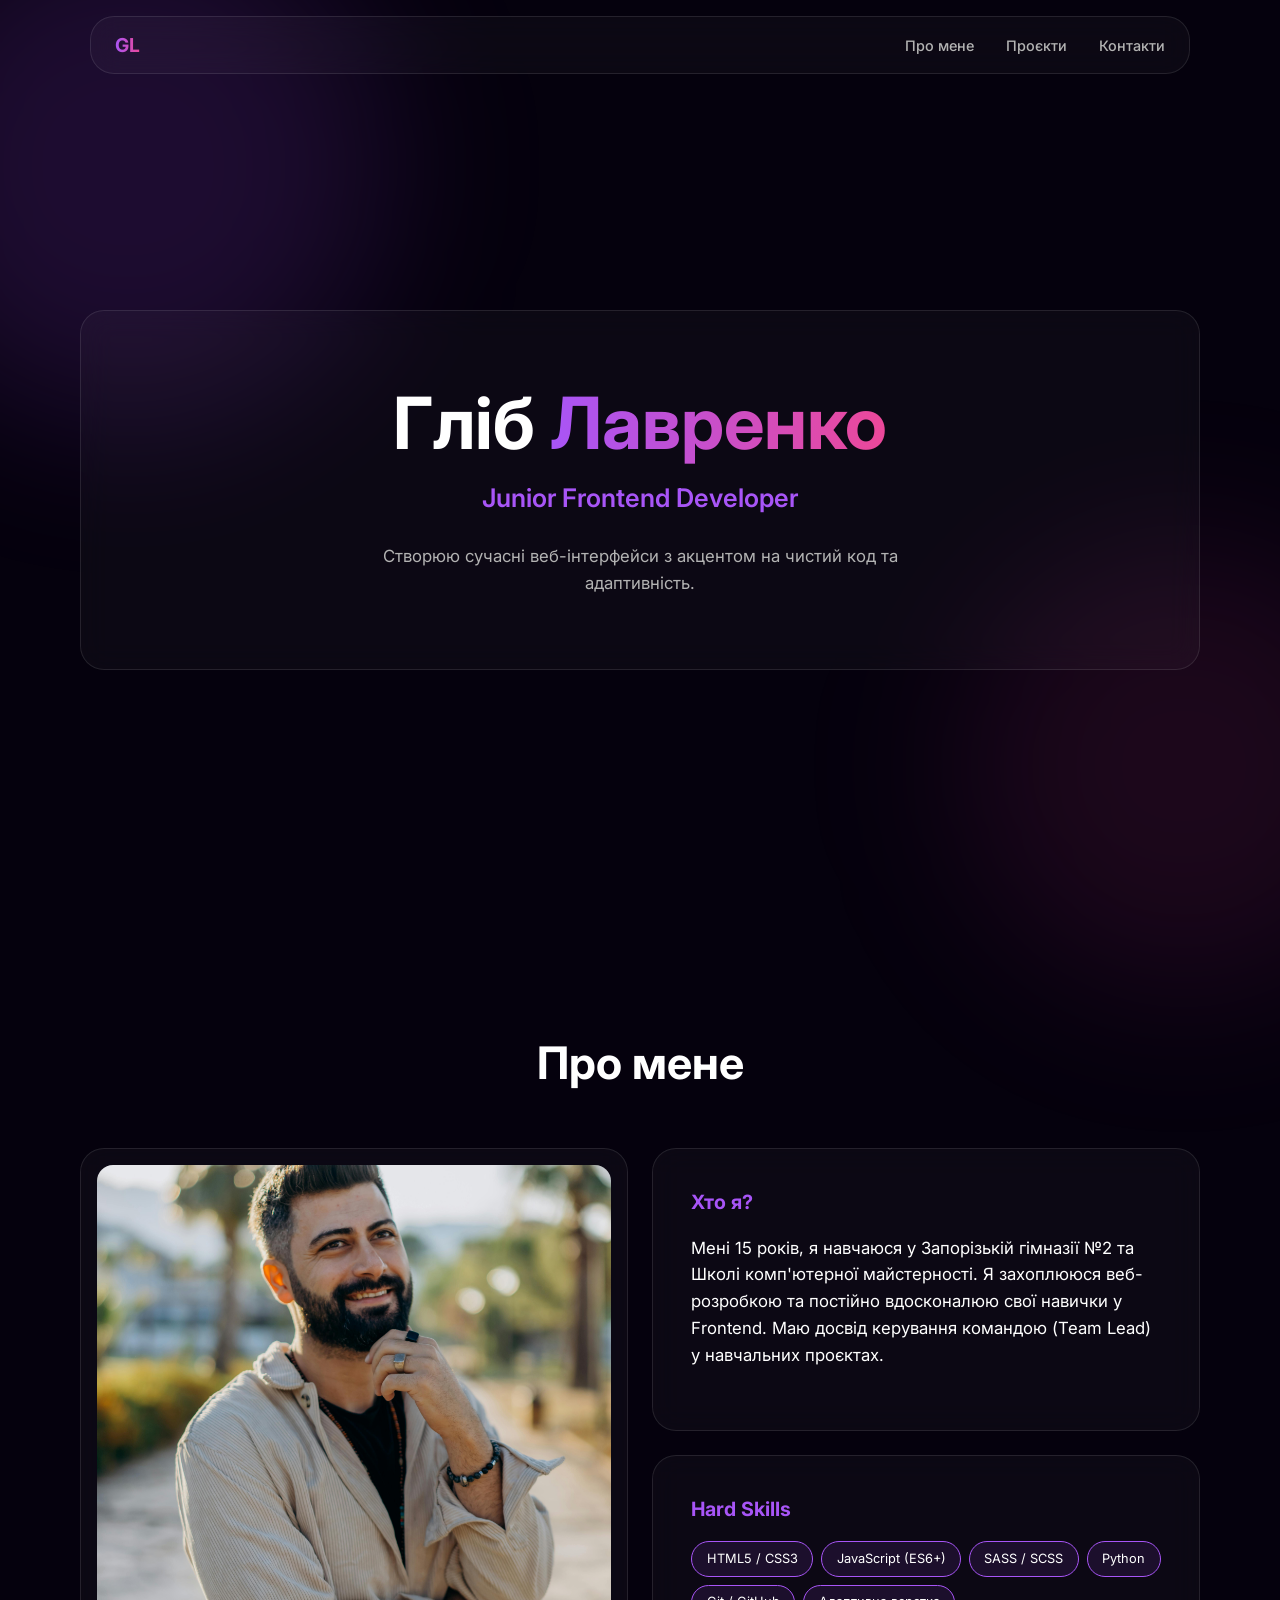
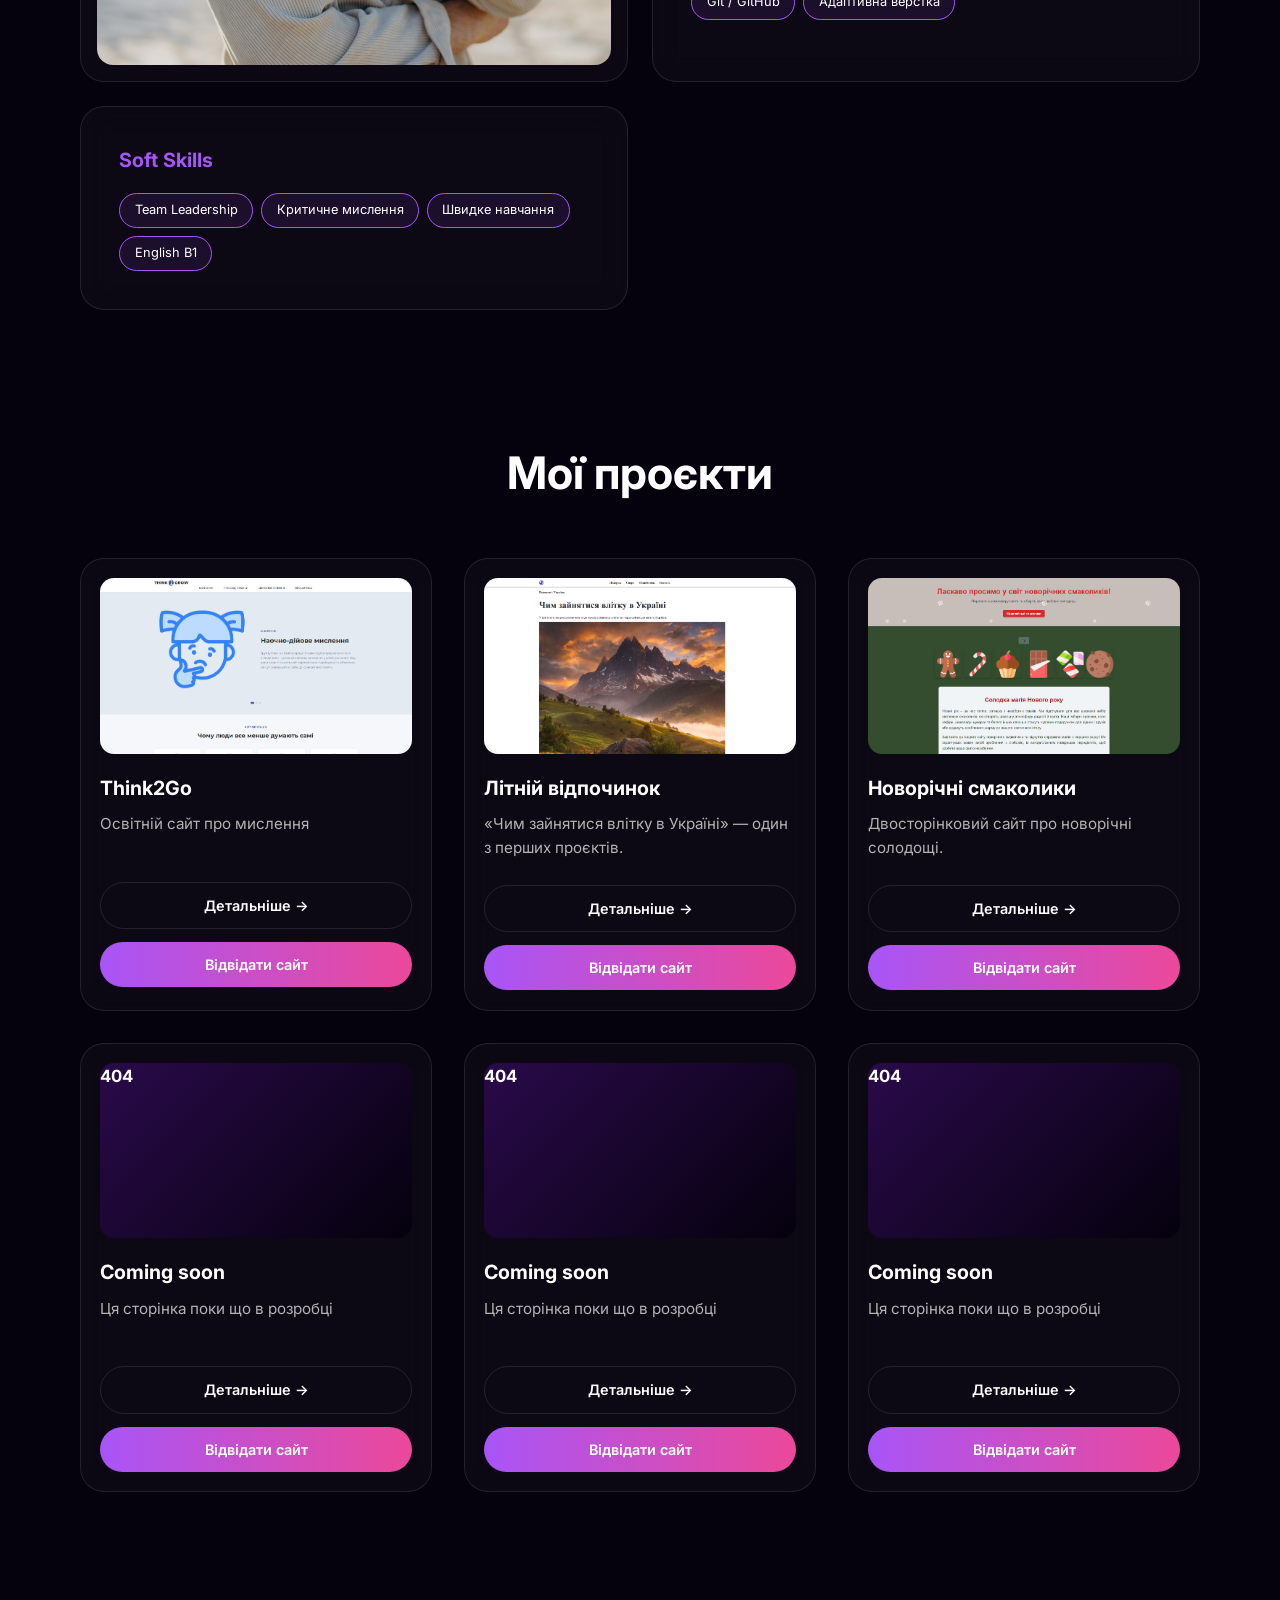
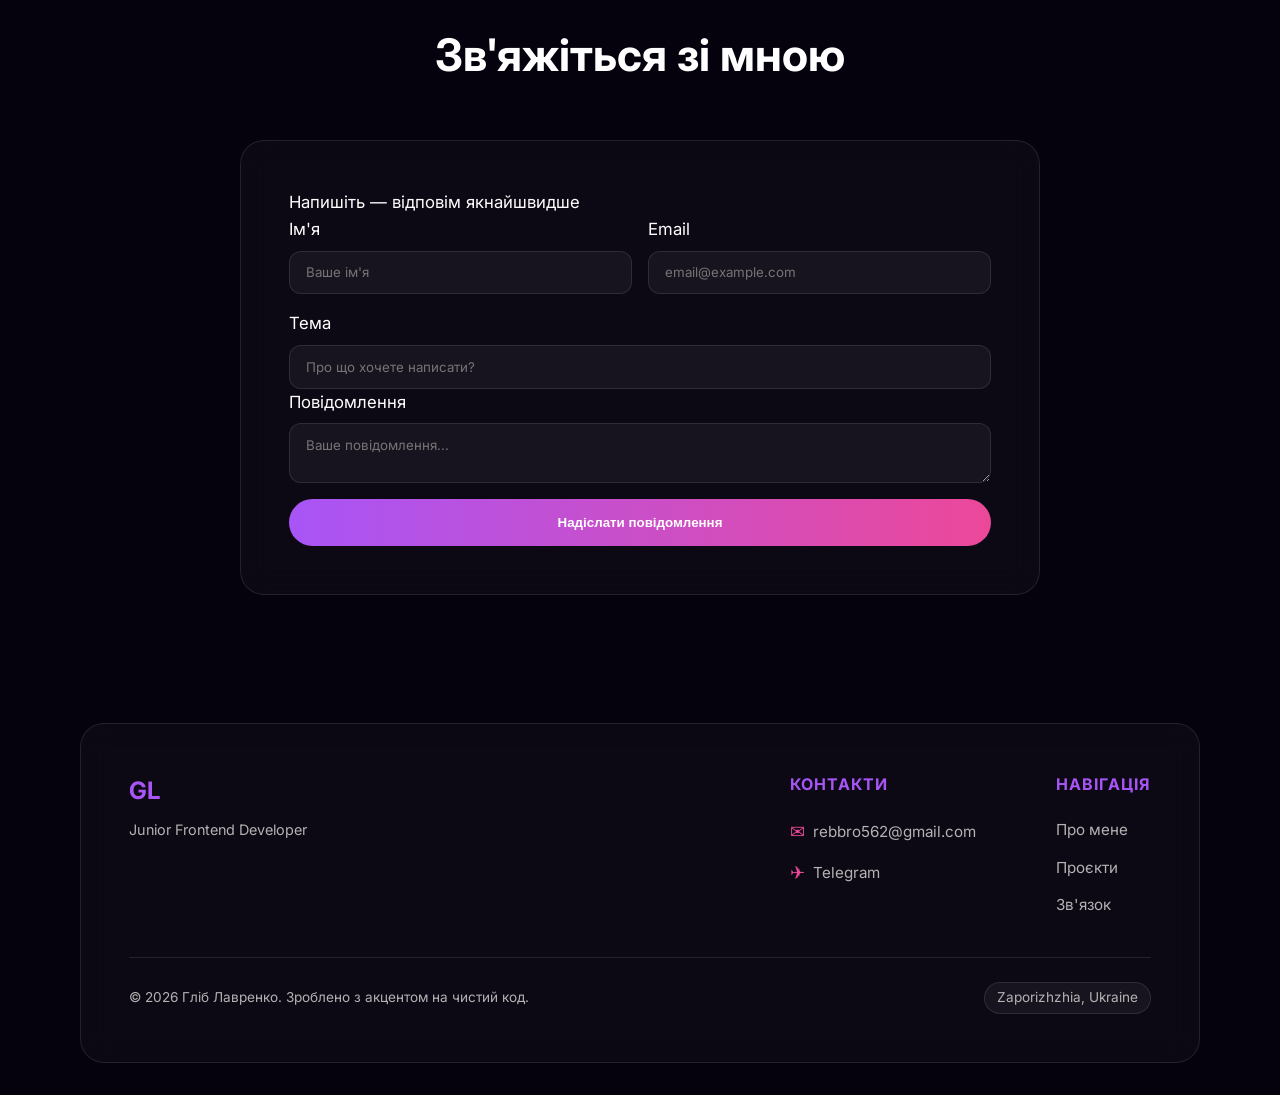
==== index.html @ 82c8ee81 "Add files via upload" ====
<!DOCTYPE html>
<html lang="uk">
<head>
    <meta charset="UTF-8">
    <meta name="viewport" content="width=device-width, initial-scale=1.0">
    <title>Гліб Лавренко | Портфоліо</title>
    <link rel="stylesheet" href="css/style.css">
    <link href="https://fonts.googleapis.com/css2?family=Inter:wght@400;600;700&display=swap" rel="stylesheet">
</head>
<body>

    <nav class="navbar glass">
        <div class="logo"><a href="index.html">GL</a></div>
        <div class="burger" id="burger">
            <span></span>
            <span></span>
            <span></span>
        </div>
        <ul class="nav-links" id="nav-links">
            <li><a href="#about">Про мене</a></li>
            <li><a href="#projects">Проєкти</a></li>
            <li><a href="#contact">Контакти</a></li>
        </ul>
    </nav>

    <header class="hero container">
        <div class="hero-content glass">
            <h1>Гліб <span>Лавренко</span></h1>
            <p class="role">Junior Frontend Developer</p>
            <p class="bio">Створюю сучасні веб-інтерфейси з акцентом на чистий код та адаптивність.</p>
        </div>
    </header>

    <section id="about" class="container">
        <h2 class="section-title">Про мене</h2>
        <div class="about-grid">
            <div class="about-photo glass">
                <img src="img/male.jpg" alt="Гліб Лавренко" class="about-img">
            </div>

            <div class="about-text glass">
                <h3>Хто я?</h3>
                <p>Мені 15 років, я навчаюся у Запорізькій гімназії №2 та Школі комп'ютерної майстерності. Я захоплююся веб-розробкою та постійно вдосконалюю свої навички у Frontend. Маю досвід керування командою (Team Lead) у навчальних проєктах.</p>
            </div>

            <div class="skills-card glass">
                <h3>Hard Skills</h3>
                <div class="tags">
                    <span class="tag">HTML5 / CSS3</span>
                    <span class="tag">JavaScript (ES6+)</span>
                    <span class="tag">SASS / SCSS</span>
                    <span class="tag">Python</span>
                    <span class="tag">Git / GitHub</span>
                    <span class="tag">Адаптивна верстка</span>
                </div>
            </div>

            <div class="skills-card glass">
                <h3>Soft Skills</h3>
                <div class="tags">
                    <span class="tag">Team Leadership</span>
                    <span class="tag">Критичне мислення</span>
                    <span class="tag">Швидке навчання</span>
                    <span class="tag">English B1</span>
                </div>
            </div>
        </div>
    </section>

    <section id="projects" class="container">
        <h2 class="section-title">Мої проєкти</h2>
        <div class="projects-grid">

            <!-- Проєкт 1 -->
            <div class="project-card glass">
                <div class="p-img"><img src="img/screen-desktop.png" alt="Think2Go"></div>
                <div class="p-content">
                    <h3>Think2Go</h3>
                    <p>Освітній сайт про мислення</p>
                    <div class="p-buttons">
                        <a href="project-1.html" class="btn-detail">Детальніше →</a>
                        <a href="https://godlik48.github.io/Think_2_Grow/" target="_blank" class="btn-site">Відвідати сайт</a>
                    </div>
                </div>
            </div>

            <!-- Проєкт 2 -->
            <div class="project-card glass">
                <div class="p-img"><img src="img/summer-desktop.png" alt="Літній відпочинок"></div>
                <div class="p-content">
                    <h3>Літній відпочинок</h3>
                    <p>«Чим зайнятися влітку в Україні» — один з перших проєктів.</p>
                    <div class="p-buttons">
                        <a href="project-2.html" class="btn-detail">Детальніше →</a>
                        <a href="https://godlik48.github.io/summer/" target="_blank" class="btn-site">Відвідати сайт</a>
                    </div>
                </div>
            </div>

            <!-- Проєкт 3 -->
            <div class="project-card glass">
                <div class="p-img"><img src="img/year-desktop.png" alt="Новорічні смаколики"></div>
                <div class="p-content">
                    <h3>Новорічні смаколики</h3>
                    <p>Двосторінковий сайт про новорічні солодощі.</p>
                    <div class="p-buttons">
                        <a href="project-3.html" class="btn-detail">Детальніше →</a>
                        <a href="https://godlik48.github.io/delicious/  " target="_blank" class="btn-site">Відвідати сайт</a>
                    </div>
                </div>
            </div>
            <!-- Проєкт 4 -->
            <div class="project-card glass">
                <div class="p-img"><span> <strong>404</strong></span></div>
                <div class="p-content">
                    <h3>Coming soon</h3>
                    <p>Ця сторінка поки що в розробці</p>
                    <div class="p-buttons">
                        <a href="soon.html" class="btn-detail">Детальніше →</a>
                        <a href="soon.html" target="_blank" class="btn-site">Відвідати сайт</a>
                    </div>
                </div>
            </div>
            <!-- Проєкт 5 -->
            <div class="project-card glass">
                <div class="p-img"><span> <strong>404</strong></span></div>
                <div class="p-content">
                    <h3>Coming soon</h3>
                    <p>Ця сторінка поки що в розробці</p>
                    <div class="p-buttons">
                        <a href="soon.html" class="btn-detail">Детальніше →</a>
                        <a href="soon.html" target="_blank" class="btn-site">Відвідати сайт</a>
                    </div>
                </div>
            </div>
                <!-- Проєкт 5 -->
            <div class="project-card glass">
                <div class="p-img"><span> <strong>404</strong></span></div>
                <div class="p-content">
                    <h3>Coming soon</h3>
                    <p>Ця сторінка поки що в розробці</p>
                    <div class="p-buttons">
                        <a href="soon.html" class="btn-detail">Детальніше →</a>
                        <a href="soon.html" target="_blank" class="btn-site">Відвідати сайт</a>
                    </div>
                </div>
            </div>
        </div>
    </section>

    <section id="contact" class="container">
        <h2 class="section-title">Зв'яжіться зі мною</h2>
        <div class="contact-wrapper glass">
            <p class="contact-sub">Напишіть — відповім якнайшвидше</p>
            <form class="contact-form" method="POST" id="contact-form">
                <div class="form-row">
                    <div class="form-field">
                        <label for="name">Ім'я</label>
                        <input type="text" id="name" name="name" placeholder="Ваше ім'я" required>
                    </div>
                    <div class="form-field">
                        <label for="email">Email</label>
                        <input type="email" id="email" name="email" placeholder="email@example.com" required>
                    </div>
                </div>
                <div class="form-field">
                    <label for="subject">Тема</label>
                    <input type="text" id="subject" name="subject" placeholder="Про що хочете написати?">
                </div>
                <div class="form-field">
                    <label for="message">Повідомлення</label>
                    <textarea id="message" name="message" placeholder="Ваше повідомлення..." required></textarea>
                </div>
                <button type="submit" class="submit-btn">Надіслати повідомлення</button>
            </form>
        </div>
    </section>

    <footer class="main-footer container">
        <div class="footer-content glass">
            <div class="footer-top">
                <div class="footer-brand">
                    <div class="logo">GL</div>
                    <p>Junior Frontend Developer</p>
                </div>
                
                <div class="footer-links">
                    <div class="footer-group">
                        <h4>Контакти</h4>
                       <a href="mailto:rebbro562@gmail.com" class="footer-link">
                            <span class="icon">✉</span> rebbro562@gmail.com
                       </a>
                        <a href="https://t.me/hypepachos" target="_blank" class="footer-link">
                            <span class="icon">✈</span> Telegram
                        </a>
                    </div>
                    
                    <div class="footer-group">
                        <h4>Навігація</h4>
                        <a href="#about">Про мене</a>
                        <a href="#projects">Проєкти</a>
                        <a href="#contact">Зв'язок</a>
                    </div>
                </div>
            </div>
            
            <div class="footer-bottom">
                <p>© 2026 Гліб Лавренко. Зроблено з акцентом на чистий код.</p>
                <p class="location">Zaporizhzhia, Ukraine</p>
            </div>
        </div>
    </footer>
    <script src="js/error404.js">
    </script>
    <script src="js/form.js">
    </script>
    <script src="js/animation.js">
    </script>
    <script src="js/burger.js">
    </script>
</body>
</html>
---- css/style.css ----
/* ==========================================
   ROOT & RESET
   ========================================== */
:root {
    --bg-deep: #0f051d;
    --bg-darker: #05010d;
    --accent-purple: #a855f7;
    --accent-pink: #ec4899;
    --text-white: #ffffff;
    --text-gray: #b3b3b3;

    --glass-bg: rgba(255, 255, 255, 0.03);
    --glass-border: rgba(255, 255, 255, 0.1);

    --fs-h1: clamp(2.2rem, 7vw, 4.5rem);
    --fs-h2: clamp(1.8rem, 5vw, 2.8rem);
    --fs-body: clamp(0.9rem, 1vw + 0.4rem, 1.05rem);

    --section-spacing: clamp(4rem, 10vw, 8rem);
    --container-pd: clamp(1rem, 5vw, 2.5rem);
}

* {
    margin: 0;
    padding: 0;
    box-sizing: border-box;
}

html {
    scroll-behavior: smooth;
    font-size: 16px;
}

body {
    font-family: 'Inter', sans-serif;
    background-color: var(--bg-darker);
    color: var(--text-white);
    line-height: 1.6;
    overflow-x: hidden;
    font-size: var(--fs-body);
}

body::before, body::after {
    content: '';
    position: fixed;
    z-index: -1;
    border-radius: 50%;
    filter: blur(80px);
}

body::before {
    top: -10%; left: -10%;
    width: 40vw; height: 40vw;
    background: rgba(168, 85, 247, 0.15);
}

body::after {
    bottom: -10%; right: -10%;
    width: 35vw; height: 35vw;
    background: rgba(236, 72, 153, 0.1);
}

/* ==========================================
   ANIMATIONS
   ========================================== */
.reveal {
    opacity: 0;
    transform: translateY(2rem);
    transition: all 0.8s ease-out;
}

.reveal.active {
    opacity: 1;
    transform: translateY(0);
}

body {
    opacity: 0;
    transition: opacity 0.5s ease-in-out;
}

body.page-loaded {
    opacity: 1;
}

/* ==========================================
   LAYOUT
   ========================================== */
.container {
    max-width: 1200px;
    margin: 0 auto;
    padding: 0 var(--container-pd);
}

.glass {
    background: var(--glass-bg);
    backdrop-filter: blur(15px);
    -webkit-backdrop-filter: blur(15px);
    border: 1px solid var(--glass-border);
    border-radius: 24px;
}

/* ==========================================
   NAVBAR
   ========================================== */
.navbar {
    display: flex;
    justify-content: space-between;
    align-items: center;
    padding: 0.8rem 1.5rem;
    position: fixed;
    top: 1rem;
    left: 50%;
    transform: translateX(-50%);
    width: min(92%, 1100px);
    z-index: 1000;
}

.logo {
    font-weight: 700;
    font-size: 1.2rem;
    background: linear-gradient(90deg, var(--accent-purple), var(--accent-pink));
    -webkit-background-clip: text;
    -webkit-text-fill-color: transparent;
}

.nav-links {
    display: flex;
    list-style: none;
    gap: clamp(1rem, 3vw, 2rem);
}

.nav-links a {
    text-decoration: none;
    color: var(--text-gray);
    font-weight: 500;
    font-size: 0.9rem;
    transition: 0.3s;
}

.nav-links a:hover {
    color: var(--text-white);
    text-shadow: 0 0 10px var(--accent-purple);
}

/* ==========================================
   HERO
   ========================================== */
.hero {
    min-height: 100vh;
    display: flex;
    align-items: center;
    justify-content: center;
    text-align: center;
    padding-top: 80px;
}

.hero-content {
    padding: clamp(2rem, 8vh, 5rem) 1.5rem;
    width: 100%;
}

.hero h1 {
    font-size: var(--fs-h1);
    line-height: 1.1;
    margin-bottom: 1rem;
}

.hero h1 span {
    background: linear-gradient(90deg, var(--accent-purple), var(--accent-pink));
    -webkit-background-clip: text;
    -webkit-text-fill-color: transparent;
}

.role {
    font-size: clamp(1.1rem, 2.5vw, 1.6rem);
    color: var(--accent-purple);
    margin-bottom: 1.5rem;
    font-weight: 600;
}

.bio {
    max-width: 600px;
    margin: 0 auto;
    color: var(--text-gray);
}

/* ==========================================
   SECTIONS
   ========================================== */
.section-title {
    font-size: var(--fs-h2);
    text-align: center;
    margin: var(--section-spacing) 0 3rem;
}

/* ==========================================
   ABOUT
   ========================================== */
.about-grid {
    display: grid;
    grid-template-columns: repeat(2, 1fr);
    gap: 1.5rem;
}

.about-photo {
    grid-row: span 2;
    padding: 1rem;
    display: flex;
}

.about-img {
    width: 100%;
    height: auto;
    max-height: 500px;
    object-fit: cover;
    border-radius: 16px;
}

.about-text, .skills-card {
    padding: clamp(1.5rem, 3vw, 2.5rem);
}

.about-text h3, .skills-card h3 {
    color: var(--accent-purple);
    margin-bottom: 1rem;
}

.tags {
    display: flex;
    flex-wrap: wrap;
    gap: 0.5rem;
}

.tag {
    padding: 0.4rem 0.9rem;
    background: rgba(168, 85, 247, 0.1);
    border: 1px solid var(--accent-purple);
    border-radius: 50px;
    font-size: 0.8rem;
    transition: 0.3s ease;
}

.tag:hover {
    background: var(--accent-purple);
    color: white;
    transform: translateY(-3px);
}

/* ==========================================
   PROJECTS
   ========================================== */
.projects-grid {
    display: grid;
    grid-template-columns: repeat(auto-fit, minmax(min(100%, 320px), 1fr));
    gap: 2rem;
}

.project-card {
    display: flex;
    flex-direction: column;
    padding: 1.2rem;
    transition: 0.4s cubic-bezier(0.175, 0.885, 0.32, 1.275);
}

.project-card:hover {
    transform: translateY(-8px);
    border-color: var(--accent-purple);
    box-shadow: 0 15px 35px rgba(168, 85, 247, 0.15);
}

.p-img {
    aspect-ratio: 16 / 9;
    background: linear-gradient(135deg, #2a0a4a, #05010d);
    border-radius: 14px;
    overflow: hidden;
    margin-bottom: 1.2rem;
}

.p-img img {
    width: 100%;
    height: 100%;
    object-fit: cover;
}

.p-content h3 {
    margin-bottom: 0.5rem;
}

.p-content p {
    font-size: 0.95rem;
    color: var(--text-gray);
    margin-bottom: 1.5rem;
    min-height: 3em;
}

.p-buttons {
    display: flex;
    flex-direction: column;
    gap: 0.8rem;
    margin-top: auto;
}

.btn-detail, .btn-site {
    text-align: center;
    text-decoration: none;
    padding: 0.7rem;
    border-radius: 50px;
    font-size: 0.9rem;
    font-weight: 600;
    transition: 0.3s;
}

.btn-detail {
    color: var(--text-white);
    border: 1px solid var(--glass-border);
}

.btn-detail:hover {
    background: var(--glass-border);
    border-color: var(--text-white);
}

.btn-site {
    background: linear-gradient(90deg, var(--accent-purple), var(--accent-pink));
    color: white;
}

.btn-site:hover {
    filter: brightness(1.1);
    box-shadow: 0 5px 15px rgba(168, 85, 247, 0.4);
}

/* ==========================================
   CONTACT FORM
   ========================================== */
.contact-wrapper {
    max-width: 800px;
    margin: 0 auto;
    padding: clamp(1.5rem, 5vw, 3rem);
}

.form-row {
    display: grid;
    grid-template-columns: repeat(auto-fit, minmax(200px, 1fr));
    gap: 1rem;
    margin-bottom: 1rem;
}

.form-field {
    display: flex;
    flex-direction: column;
    gap: 0.5rem;
}

.form-field input, .form-field textarea {
    background: rgba(255, 255, 255, 0.05);
    border: 1px solid var(--glass-border);
    padding: 0.8rem 1rem;
    border-radius: 12px;
    color: white;
    outline: none;
    font-family: inherit;
}

.form-field input:focus, .form-field textarea:focus {
    border-color: var(--accent-purple);
}

.submit-btn {
    width: 100%;
    padding: 1rem;
    margin-top: 1rem;
    border: none;
    border-radius: 50px;
    background: linear-gradient(90deg, var(--accent-purple), var(--accent-pink));
    color: white;
    font-weight: 700;
    cursor: pointer;
    transition: 0.3s;
}

/* ==========================================
   ERROR PAGE
   ========================================== */
.error-wrapper {
    min-height: 100vh;
    display: flex;
    align-items: center;
    justify-content: center;
    padding: var(--container-pd);
}

.error-card {
    max-width: 800px;
    width: 100%;
    padding: clamp(2rem, 8vw, 4rem);
    display: flex;
    flex-direction: column;
    gap: 2rem;
}

.error-main {
    display: flex;
    align-items: flex-start;
    gap: 2.5rem;
}

.smile {
    font-size: clamp(5rem, 15vw, 8rem);
    line-height: 1;
    font-weight: 400;
    color: var(--text-white);
    user-select: none;
}

.error-text h1 {
    font-size: var(--fs-h1);
    margin-bottom: 0.5rem;
    background: linear-gradient(90deg, var(--accent-purple), var(--accent-pink));
    -webkit-background-clip: text;
    -webkit-text-fill-color: transparent;
}

.error-text p {
    font-size: clamp(1.2rem, 3vw, 1.8rem);
    color: var(--text-gray);
    font-weight: 500;
}

.error-footer {
    margin-top: 1rem;
    display: flex;
    flex-direction: column;
    gap: 2rem;
}

.error-footer p {
    font-size: 0.9rem;
    color: var(--text-gray);
    max-width: 400px;
}

.error-card .btn-site {
    align-self: flex-start;
    min-width: 200px;
}

/* ==========================================
   PROJECT DETAIL PAGE
   ========================================== */
.detail-page {
    padding-top: clamp(80px, 15vh, 120px);
    padding-bottom: 4rem;
}

.detail-card {
    padding: clamp(1.5rem, 5vw, 4rem);
    margin-bottom: 2rem;
}

.detail-card h1 {
    font-size: var(--fs-h1);
    margin: 1.5rem 0;
    background: linear-gradient(90deg, var(--accent-purple), var(--accent-pink));
    -webkit-background-clip: text;
    -webkit-text-fill-color: transparent;
}

.project-info-grid {
    display: grid;
    grid-template-columns: repeat(auto-fit, minmax(280px, 1fr));
    gap: 2rem;
    margin: 2rem 0;
    padding-bottom: 2rem;
    border-bottom: 1px solid var(--glass-border);
}

.info-block h3 {
    color: var(--accent-purple);
    font-size: 1.2rem;
    margin-bottom: 0.8rem;
}

.info-block p {
    color: var(--text-gray);
}

.description {
    margin: 2rem 0;
}

.description h3 {
    margin-bottom: 1rem;
    font-size: 1.4rem;
}

.screens-grid {
    display: grid;
    grid-template-columns: 2fr 1.5fr 1fr;
    gap: 1.5rem;
    margin-top: 3rem;
    align-items: end;
}

.screen-box {
    padding: 10px;
    border-radius: 16px;
    overflow: hidden;
    transition: transform 0.3s ease;
}

.screen-box:hover {
    transform: scale(1.05);
}

.screen-box img {
    width: 100%;
    height: auto;
    display: block;
    border-radius: 10px;
    object-fit: contain;
}

.back-btn {
    display: inline-block;
    padding: 0.6rem 1.2rem;
    color: var(--text-gray);
    text-decoration: none;
    border: 1px solid var(--glass-border);
    border-radius: 50px;
    transition: 0.3s;
    font-size: 0.9rem;
}

.back-btn:hover {
    color: white;
    border-color: var(--accent-purple);
    background: rgba(168, 85, 247, 0.1);
}

.next-project-wrapper {
    margin-top: 4rem;
    text-align: right;
}

.next-btn {
    display: inline-block;
    padding: 1rem 2rem;
    background: linear-gradient(90deg, var(--accent-purple), var(--accent-pink));
    color: white;
    text-decoration: none;
    border-radius: 50px;
    font-weight: 700;
    transition: 0.3s;
}

.next-btn:hover {
    box-shadow: 0 0 25px rgba(168, 85, 247, 0.5);
    transform: translateX(10px);
}

/* ==========================================
   FOOTER
   ========================================== */
.main-footer {
    margin-top: var(--section-spacing);
    padding-bottom: 2rem;
}

.footer-content {
    padding: clamp(1.5rem, 5vw, 3rem);
    display: flex;
    flex-direction: column;
    gap: 2.5rem;
}

.footer-top {
    display: flex;
    justify-content: space-between;
    align-items: flex-start;
    flex-wrap: wrap;
    gap: 2rem;
}

.footer-brand {
    flex: 1;
    min-width: 200px;
}

.footer-brand .logo {
    font-size: 1.5rem;
    margin-bottom: 0.5rem;
}

.footer-brand p {
    color: var(--text-gray);
    font-size: 0.9rem;
}

.footer-links {
    display: flex;
    gap: clamp(2rem, 8vw, 5rem);
    flex-wrap: wrap;
}

.footer-group {
    display: flex;
    flex-direction: column;
    gap: 0.8rem;
}

.footer-group h4 {
    font-size: 1rem;
    color: var(--accent-purple);
    text-transform: uppercase;
    letter-spacing: 1px;
    margin-bottom: 0.5rem;
}

.footer-group a {
    text-decoration: none;
    color: var(--text-gray);
    font-size: 0.95rem;
    transition: 0.3s ease;
    display: flex;
    align-items: center;
    gap: 8px;
}

.footer-group a:hover {
    color: var(--text-white);
    transform: translateX(5px);
}

.footer-link .icon {
    color: var(--accent-pink);
    font-size: 1.1rem;
}

.footer-bottom {
    padding-top: 1.5rem;
    border-top: 1px solid var(--glass-border);
    display: flex;
    justify-content: space-between;
    align-items: center;
    flex-wrap: wrap;
    gap: 1rem;
    color: var(--text-gray);
    font-size: 0.85rem;
}

.location {
    padding: 4px 12px;
    background: rgba(255, 255, 255, 0.05);
    border-radius: 50px;
    border: 1px solid var(--glass-border);
}

/* ==========================================
   BURGER MENU
   ========================================== */
.burger {
    display: none;
}

@media (max-width: 600px) {
    .burger {
        display: flex;
        flex-direction: column;
        justify-content: space-between;
        width: 24px;
        height: 16px;
        cursor: pointer;
        z-index: 2000;
    }

    .burger span {
        display: block;
        width: 100%;
        height: 2px;
        background-color: var(--text-white);
        transition: all 0.3s cubic-bezier(0.4, 0, 0.2, 1);
        border-radius: 2px;
    }

    .nav-links {
        position: fixed;
        right: 0;
        top: 0;
        height: 100vh;
        width: 100%;
        background: rgba(5, 1, 13, 0.98);
        backdrop-filter: blur(20px);
        display: flex;
        flex-direction: column;
        align-items: center;
        justify-content: center;
        gap: 2.5rem;
        transform: translateX(100%);
        transition: transform 0.4s ease-in-out;
        z-index: 1500;
        visibility: hidden;
    }

    .nav-links.nav-active {
        transform: translateX(0%);
        visibility: visible;
    }

    .burger.toggle span:nth-child(1) {
        transform: translateY(7px) rotate(-45deg);
    }

    .burger.toggle span:nth-child(2) {
        opacity: 0;
        transform: translateX(-15px);
    }

    .burger.toggle span:nth-child(3) {
        transform: translateY(-7px) rotate(45deg);
    }
}

/* ==========================================
   MEDIA QUERIES
   ========================================== */
@media (max-width: 992px) {
    .about-grid {
        grid-template-columns: 1fr;
    }

    .about-photo {
        grid-row: auto;
        justify-content: center;
    }

    .about-img {
        max-height: 400px;
    }
}

@media (max-width: 850px) {
    .screens-grid {
        grid-template-columns: 1fr;
        align-items: center;
    }

    .screen-box {
        max-width: 500px;
        margin: 0 auto;
    }
}

@media (max-width: 768px) {
    .footer-top {
        flex-direction: column;
        text-align: center;
        align-items: center;
    }

    .footer-links {
        justify-content: center;
        text-align: center;
    }

    .footer-group a {
        justify-content: center;
    }

    .footer-group a:hover {
        transform: translateY(-2px);
    }

    .footer-bottom {
        flex-direction: column;
        text-align: center;
    }
}

@media (max-width: 600px) {
    .navbar {
        padding: 0.6rem 1rem;
    }

    .hero-content {
        padding: 2rem 1rem;
    }

    .section-title {
        margin: 4rem 0 2rem;
    }

    .p-buttons {
        flex-direction: column;
    }
}

@media (max-width: 380px) {
    :root {
        --fs-h1: 1.8rem;
    }

    .project-card {
        padding: 0.8rem;
    }
}
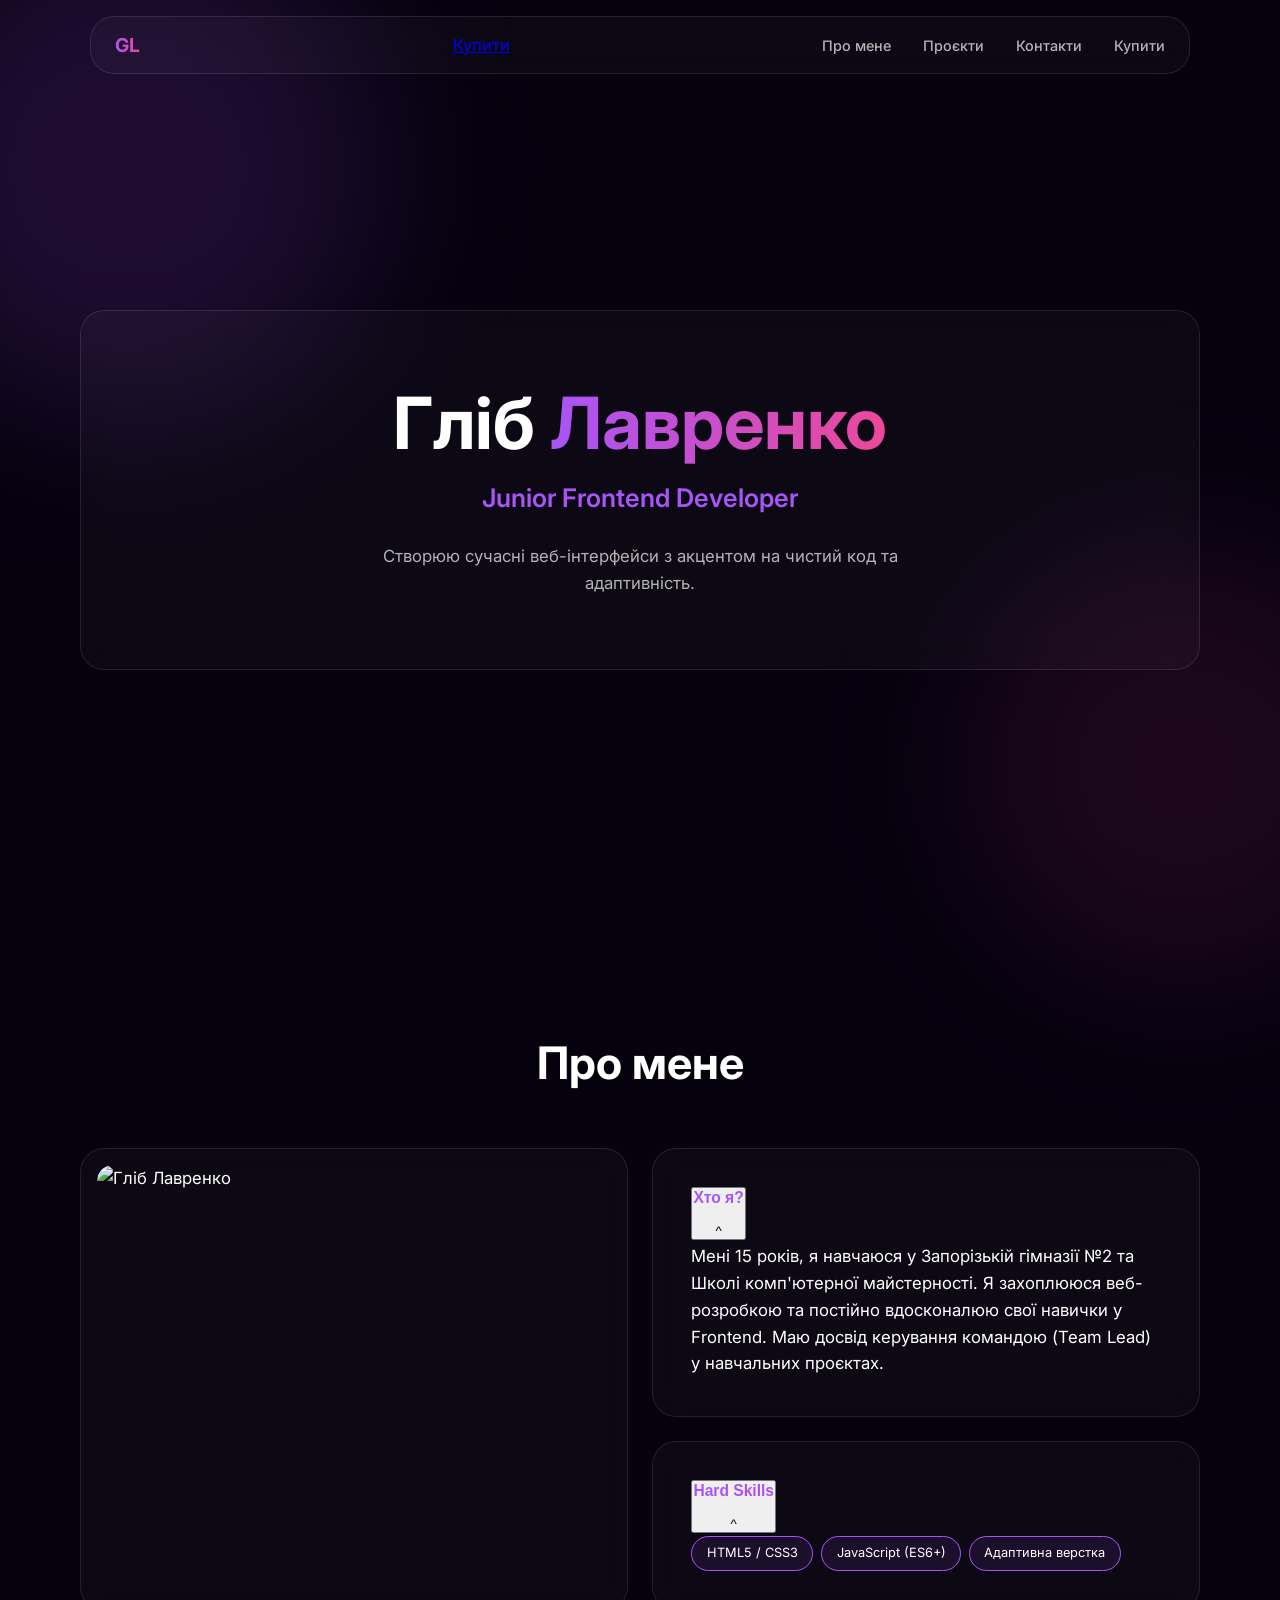
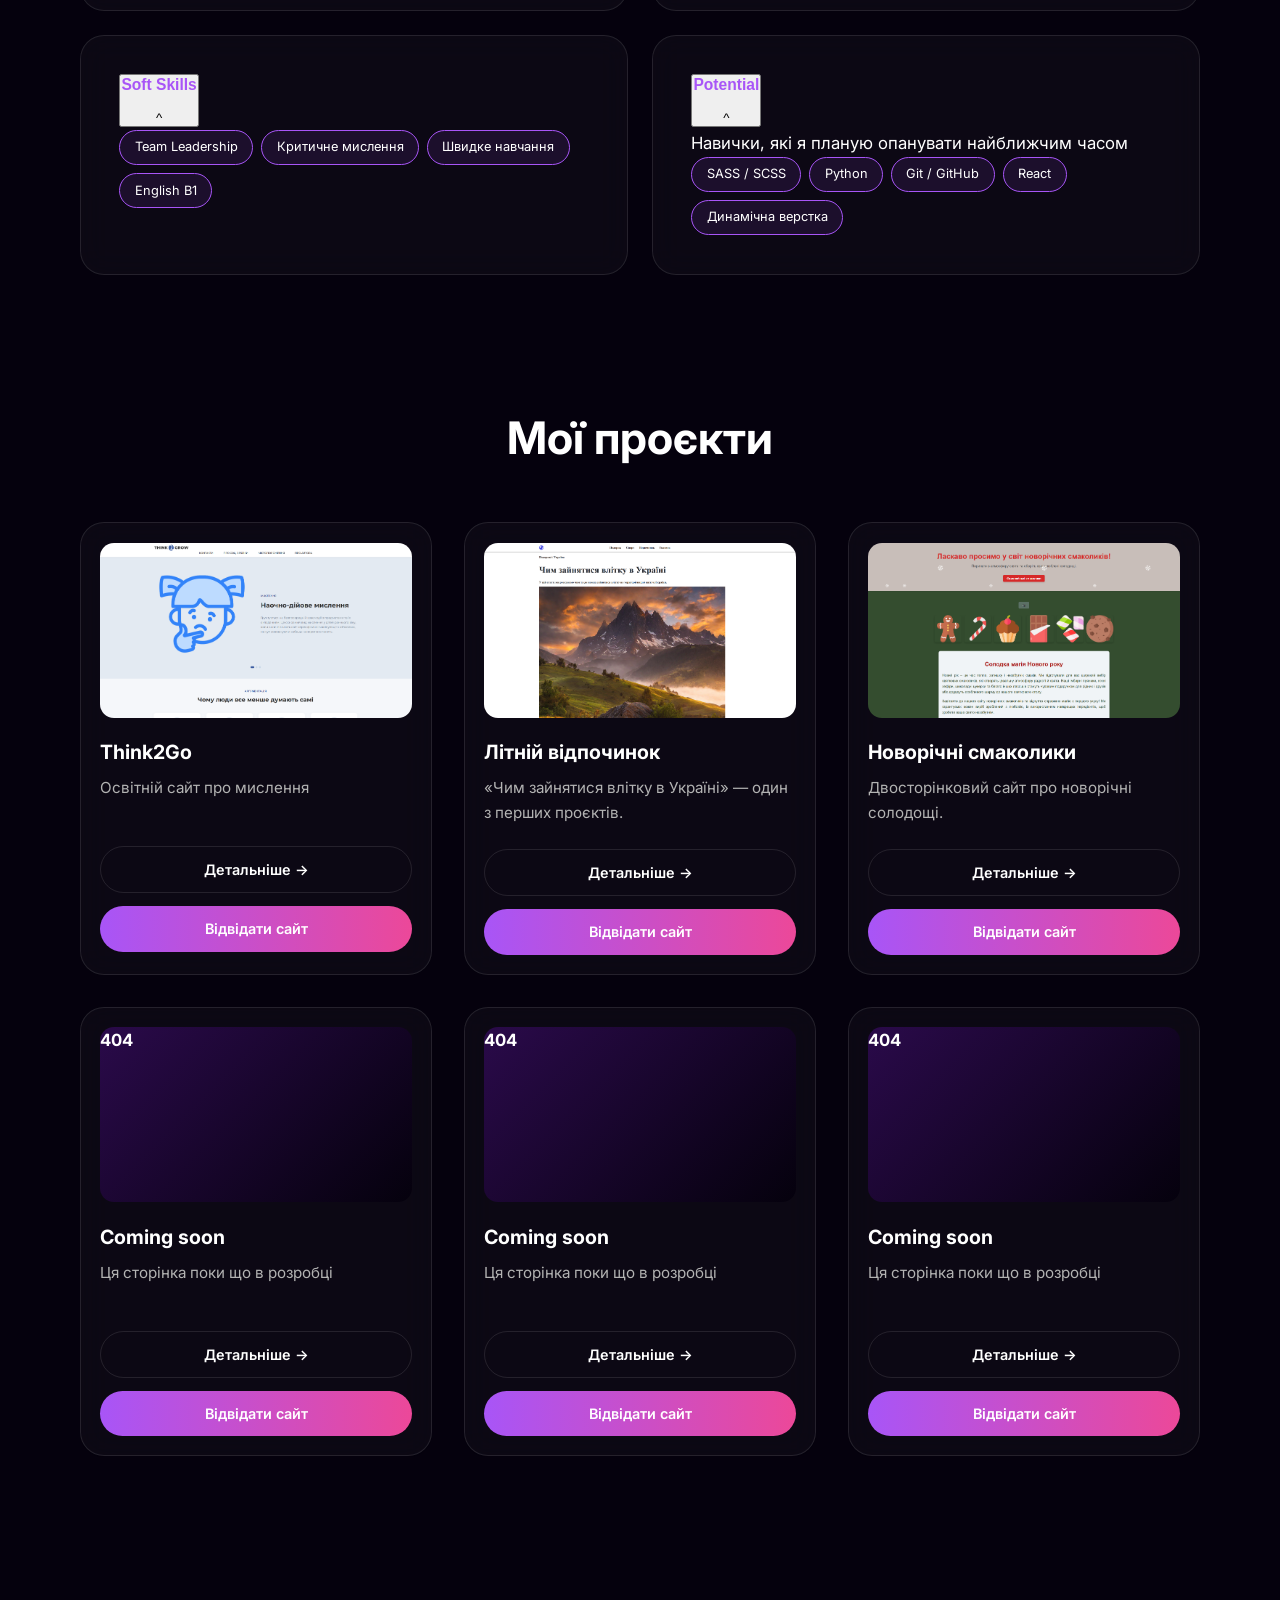
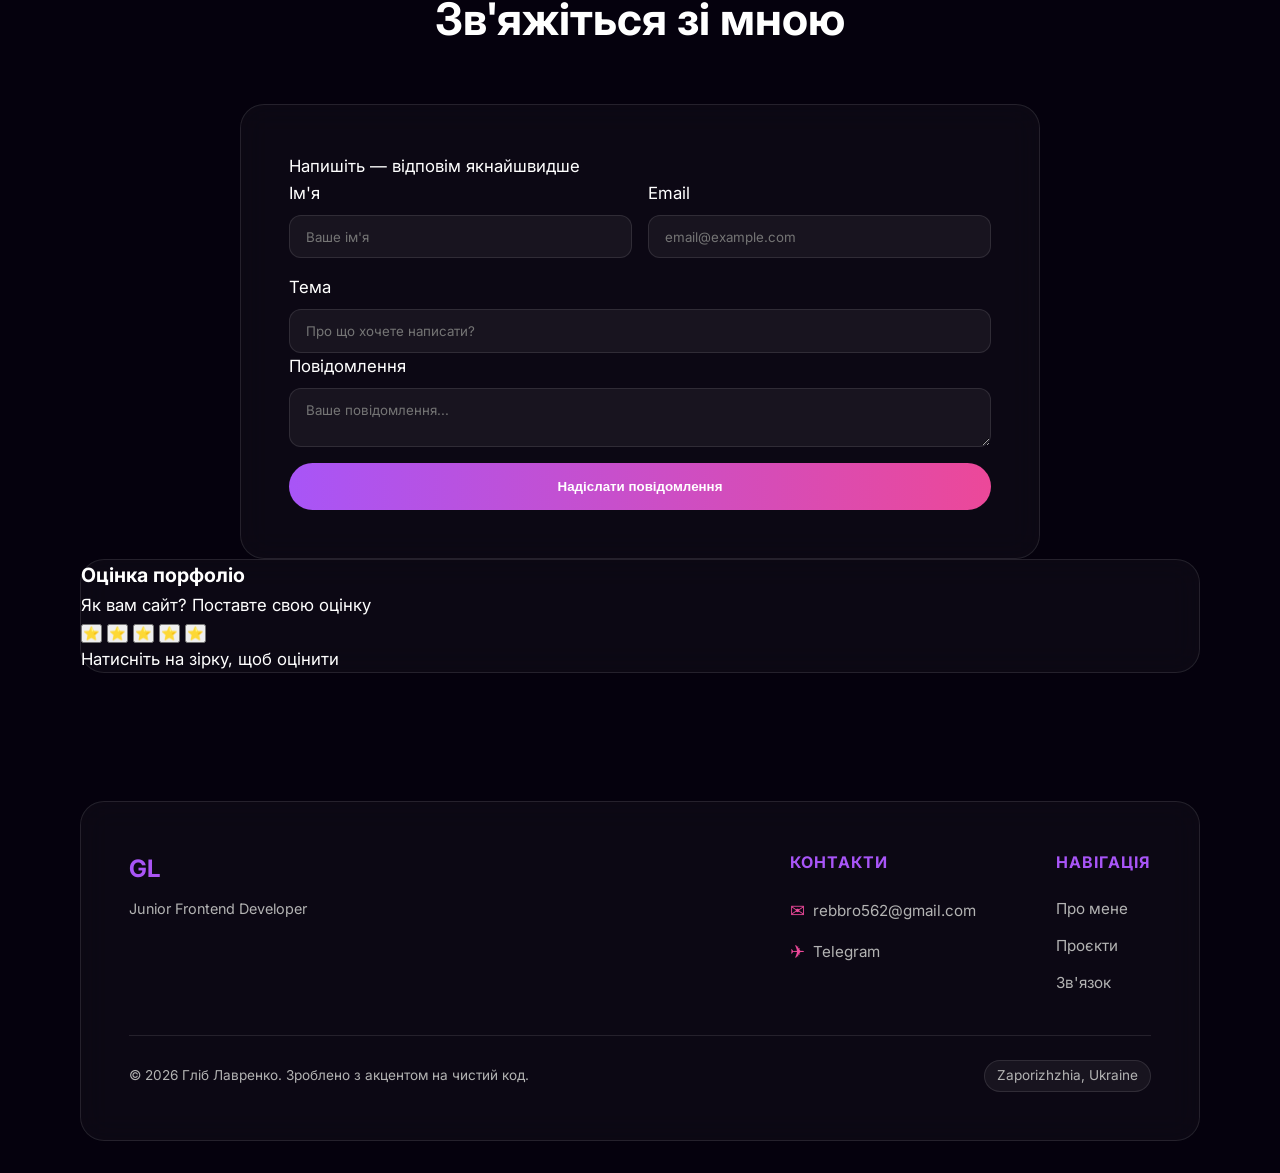
==== commit 7add0d59: "Refactor index.html with new structure and features" ====
--- a/index.html
+++ b/index.html
@@ -11,6 +11,7 @@
 
     <nav class="navbar glass">
         <div class="logo"><a href="index.html">GL</a></div>
+        <a href="#contact" class="buy-btn">Купити</a>
         <div class="burger" id="burger">
             <span></span>
             <span></span>
@@ -20,6 +21,7 @@
             <li><a href="#about">Про мене</a></li>
             <li><a href="#projects">Проєкти</a></li>
             <li><a href="#contact">Контакти</a></li>
+            <li class="nav-buy-mobile-item"><a href="#contact" class="nav-buy-mobile">Купити</a></li>
         </ul>
     </nav>
 
@@ -35,33 +37,70 @@
         <h2 class="section-title">Про мене</h2>
         <div class="about-grid">
             <div class="about-photo glass">
-                <img src="img/male.jpg" alt="Гліб Лавренко" class="about-img">
-            </div>
-
-            <div class="about-text glass">
-                <h3>Хто я?</h3>
-                <p>Мені 15 років, я навчаюся у Запорізькій гімназії №2 та Школі комп'ютерної майстерності. Я захоплююся веб-розробкою та постійно вдосконалюю свої навички у Frontend. Маю досвід керування командою (Team Lead) у навчальних проєктах.</p>
-            </div>
-
-            <div class="skills-card glass">
-                <h3>Hard Skills</h3>
-                <div class="tags">
-                    <span class="tag">HTML5 / CSS3</span>
-                    <span class="tag">JavaScript (ES6+)</span>
-                    <span class="tag">SASS / SCSS</span>
-                    <span class="tag">Python</span>
-                    <span class="tag">Git / GitHub</span>
-                    <span class="tag">Адаптивна верстка</span>
-                </div>
-            </div>
-
-            <div class="skills-card glass">
-                <h3>Soft Skills</h3>
-                <div class="tags">
-                    <span class="tag">Team Leadership</span>
-                    <span class="tag">Критичне мислення</span>
-                    <span class="tag">Швидке навчання</span>
-                    <span class="tag">English B1</span>
+                <img src="img/author.jpg" alt="Гліб Лавренко" class="about-img">
+            </div>
+
+            <div class="about-text glass accordion-card accordion-card--first is-open">
+                <button class="accordion-toggle" type="button" aria-expanded="true" aria-controls="panel-who">
+                    <h3>Хто я?</h3>
+                    <span class="accordion-arrow">^</span>
+                </button>
+                <div class="accordion-panel" id="panel-who">
+                    <div class="accordion-inner">
+                        <p>Мені 15 років, я навчаюся у Запорізькій гімназії №2 та Школі комп'ютерної майстерності. Я захоплююся веб-розробкою та постійно вдосконалюю свої навички у Frontend. Маю досвід керування командою (Team Lead) у навчальних проєктах.</p>
+                    </div>
+                </div>
+            </div>
+
+            <div class="skills-card glass accordion-card">
+                <button class="accordion-toggle" type="button" aria-expanded="true" aria-controls="panel-hard">
+                    <h3>Hard Skills</h3>
+                    <span class="accordion-arrow">^</span>
+                </button>
+                <div class="accordion-panel" id="panel-hard">
+                    <div class="accordion-inner">
+                        <div class="tags">
+                            <span class="tag">HTML5 / CSS3</span>
+                            <span class="tag">JavaScript (ES6+)</span>
+                            <span class="tag">Адаптивна верстка</span>
+                        </div>
+                    </div>
+                </div>
+            </div>
+
+            <div class="skills-card glass accordion-card">
+                <button class="accordion-toggle" type="button" aria-expanded="true" aria-controls="panel-soft">
+                    <h3>Soft Skills</h3>
+                    <span class="accordion-arrow">^</span>
+                </button>
+                <div class="accordion-panel" id="panel-soft">
+                    <div class="accordion-inner">
+                        <div class="tags">
+                            <span class="tag">Team Leadership</span>
+                            <span class="tag">Критичне мислення</span>
+                            <span class="tag">Швидке навчання</span>
+                            <span class="tag">English B1</span>
+                        </div>
+                    </div>
+                </div>
+            </div>
+
+            <div class="skills-card glass accordion-card">
+                <button class="accordion-toggle" type="button" aria-expanded="true" aria-controls="panel-potential">
+                    <h3>Potential</h3>
+                    <span class="accordion-arrow">^</span>
+                </button>
+                <div class="accordion-panel" id="panel-potential">
+                    <div class="accordion-inner">
+                        <p class="potential-sub">Навички, які я планую опанувати найближчим часом</p>
+                        <div class="tags">
+                            <span class="tag tag-potential">SASS / SCSS</span>
+                            <span class="tag tag-potential">Python</span>
+                            <span class="tag tag-potential">Git / GitHub</span>
+                            <span class="tag tag-potential">React</span>
+                            <span class="tag tag-potential">Динамічна верстка</span>
+                        </div>
+                    </div>
                 </div>
             </div>
         </div>
@@ -173,6 +212,21 @@
                 </div>
                 <button type="submit" class="submit-btn">Надіслати повідомлення</button>
             </form>
+        </div>
+    </section>
+
+    <section id="rating" class="container">
+        <div class="rating-card glass">
+            <h3>Оцінка порфоліо</h3>
+            <p class="rating-sub">Як вам сайт? Поставте свою оцінку</p>
+            <div class="stars" id="rating-stars" data-rating="0">
+                <button type="button" class="star" data-value="1" aria-label="1 зірка">⭐</button>
+                <button type="button" class="star" data-value="2" aria-label="2 зірки">⭐</button>
+                <button type="button" class="star" data-value="3" aria-label="3 зірки">⭐</button>
+                <button type="button" class="star" data-value="4" aria-label="4 зірки">⭐</button>
+                <button type="button" class="star" data-value="5" aria-label="5 зірок">⭐</button>
+            </div>
+            <p class="rating-feedback" id="rating-feedback">Натисніть на зірку, щоб оцінити</p>
         </div>
     </section>
 
@@ -218,5 +272,9 @@
     </script>
     <script src="js/burger.js">
     </script>
+    <script src="js/accordion.js">
+    </script>
+    <script src="js/rating.js">
+    </script>
 </body>
-</html>+</html>
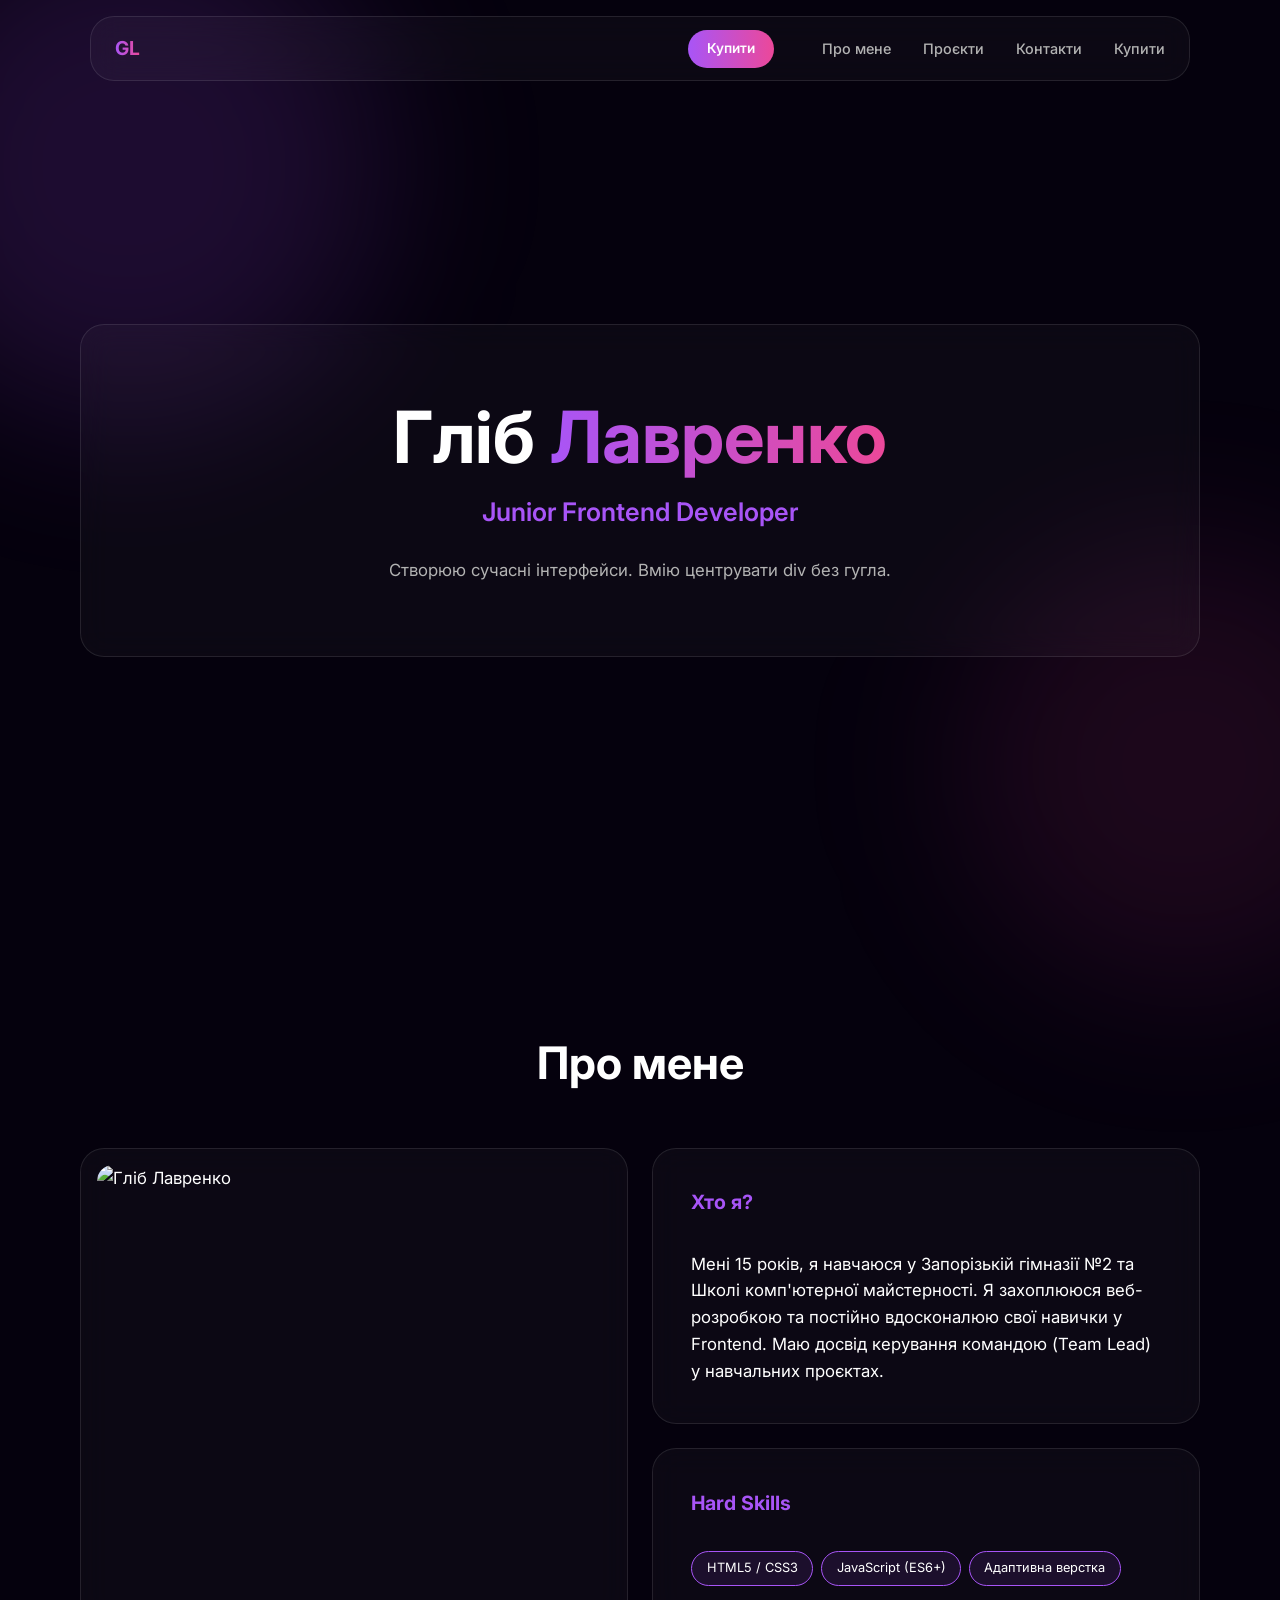
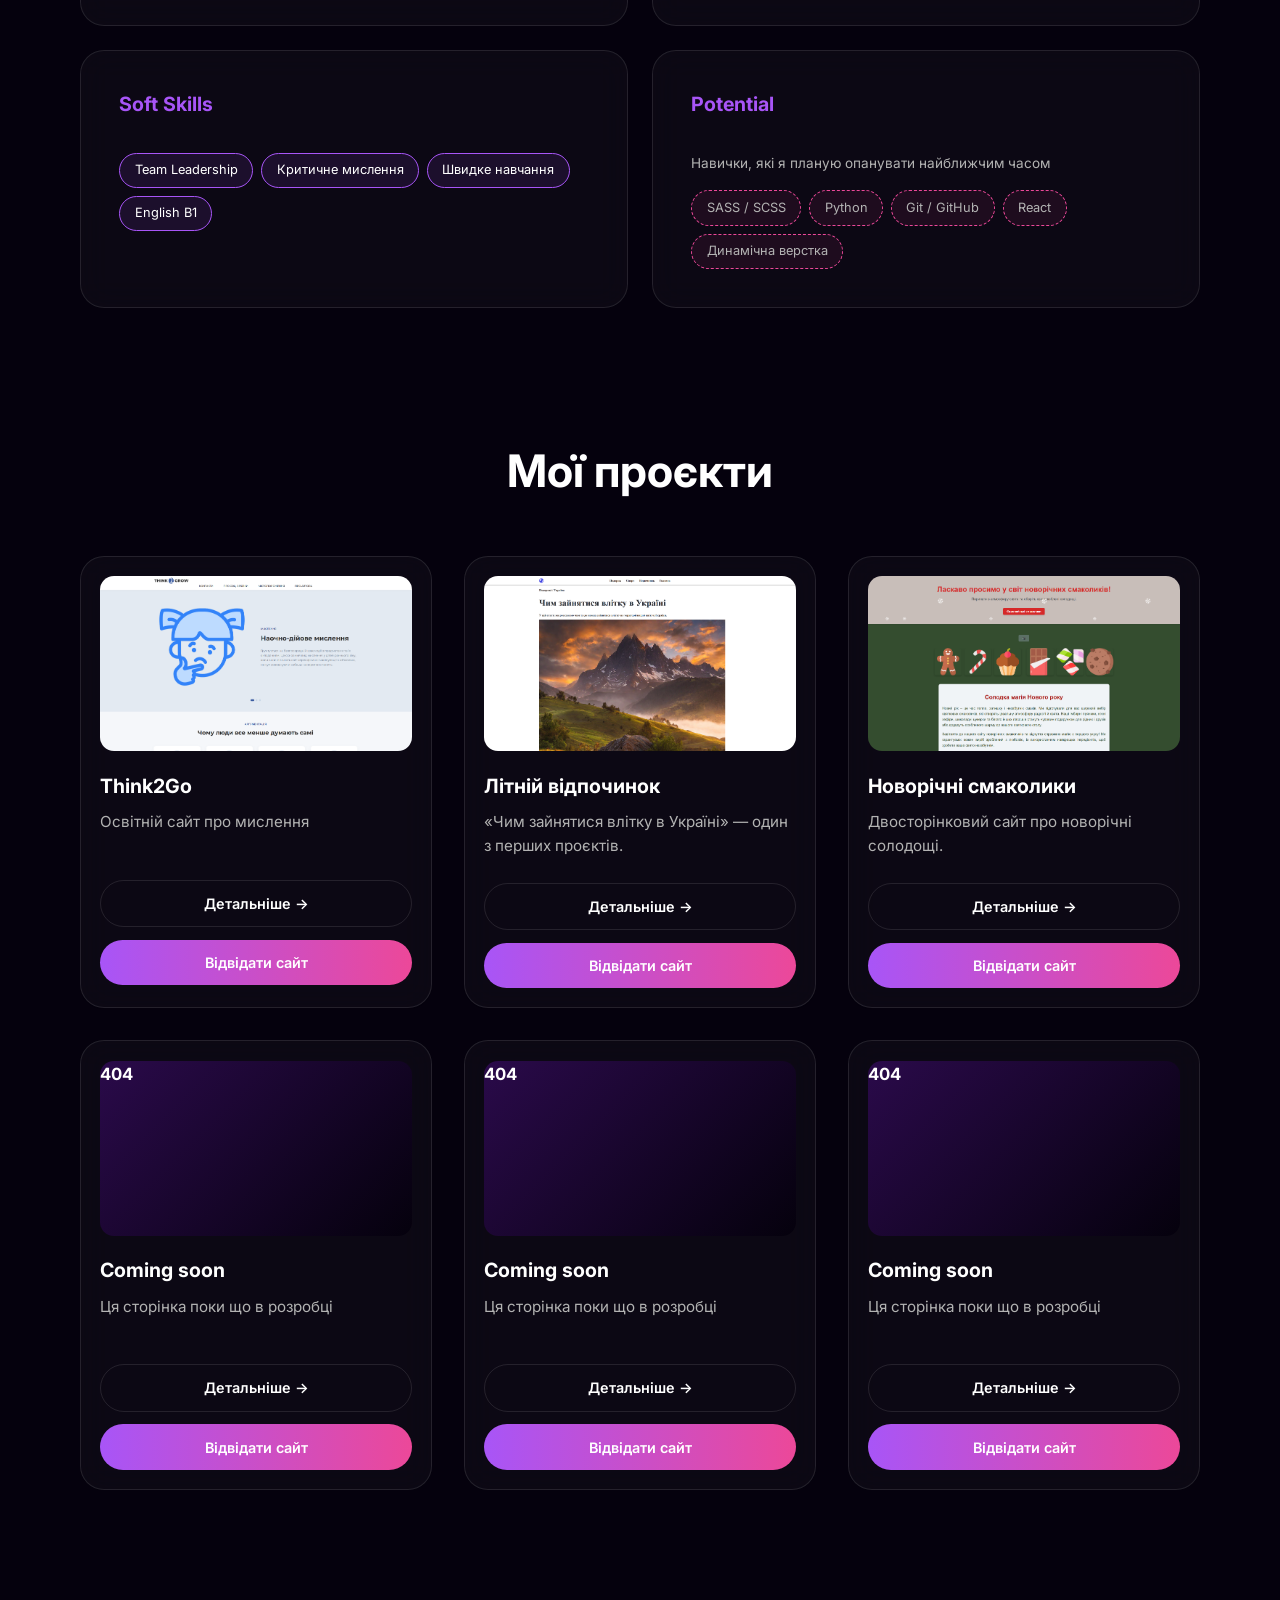
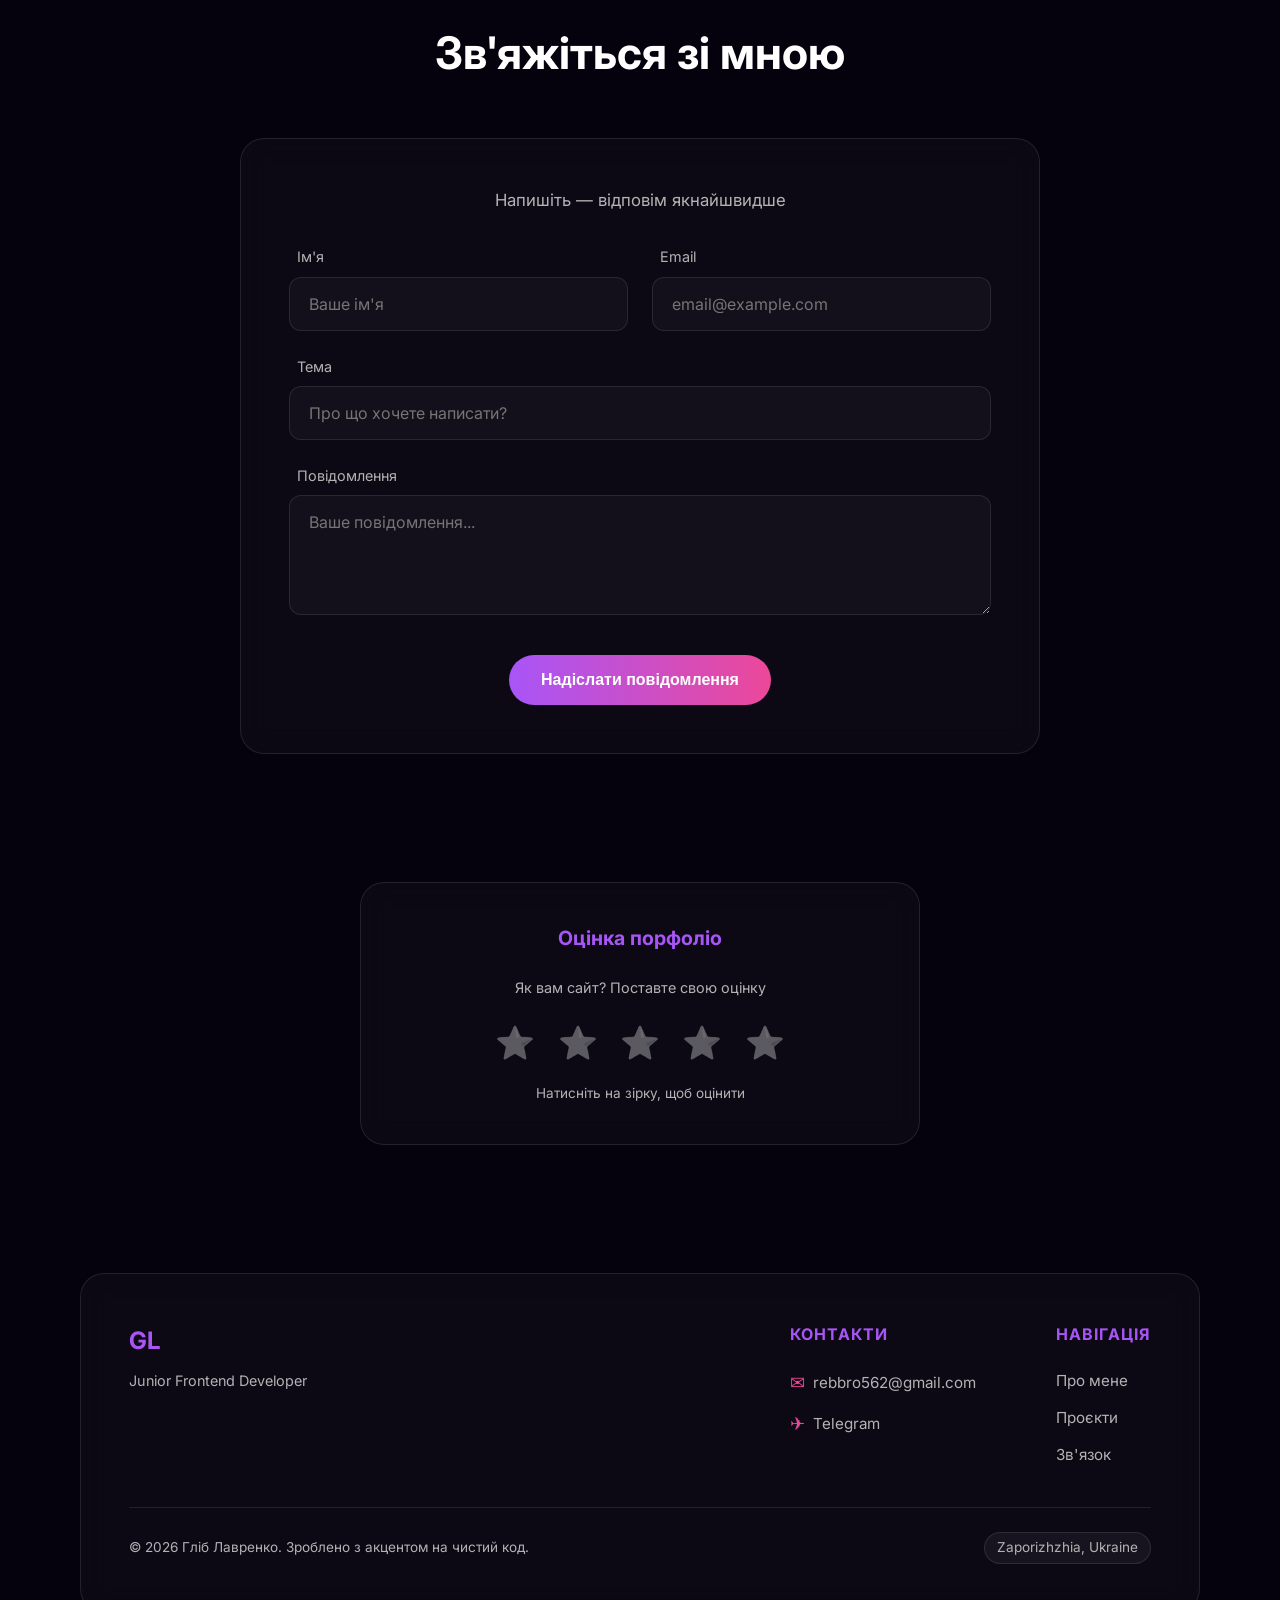
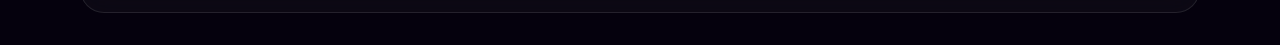
==== commit e5a70d1d: "Fix HTML encoding issues in index.html" ====
--- a/index.html
+++ b/index.html
@@ -29,7 +29,7 @@
         <div class="hero-content glass">
             <h1>Гліб <span>Лавренко</span></h1>
             <p class="role">Junior Frontend Developer</p>
-            <p class="bio">Створюю сучасні веб-інтерфейси з акцентом на чистий код та адаптивність.</p>
+            <p class="bio">Створюю сучасні інтерфейси. Вмію центрувати div без гугла.</p>
         </div>
     </header>
 
--- a/css/style.css
+++ b/css/style.css
@@ -24,6 +24,21 @@
     margin: 0;
     padding: 0;
     box-sizing: border-box;
+}
+/* ==========================================
+   UX: Фокус клавіатури та читабельність (CSS)
+   ========================================== */
+/* Додай десь на початку, після скидання стилів (*) */
+:focus-visible {
+    outline: 2px solid var(--accent-purple);
+    outline-offset: 4px;
+    border-radius: 4px;
+}
+
+.buy-btn:focus-visible, .btn-detail:focus-visible, 
+.btn-site:focus-visible, .submit-btn:focus-visible {
+    outline-offset: 6px;
+    border-radius: 50px;
 }
 
 html {
@@ -114,6 +129,7 @@
     transform: translateX(-50%);
     width: min(92%, 1100px);
     z-index: 1000;
+    gap: 1rem;
 }
 
 .logo {
@@ -124,6 +140,27 @@
     -webkit-text-fill-color: transparent;
 }
 
+/* Кнопка "Купити" — сразу справа від лого */
+.buy-btn {
+    margin-left: auto;
+    margin-right: 2rem; /* Розділяємо логотип і меню */
+    padding: 0.5rem 1.2rem;
+    border-radius: 50px;
+    background: linear-gradient(90deg, var(--accent-purple), var(--accent-pink));
+    color: var(--text-white);
+    text-decoration: none;
+    font-weight: 600;
+    font-size: 0.85rem;
+    white-space: nowrap;
+    transition: 0.3s;
+}
+
+.buy-btn:hover {
+    filter: brightness(1.1);
+    box-shadow: 0 5px 15px rgba(168, 85, 247, 0.4);
+    transform: translateY(-2px);
+}
+
 .nav-links {
     display: flex;
     list-style: none;
@@ -180,7 +217,7 @@
 }
 
 .bio {
-    max-width: 600px;
+    max-width: 55ch; /* Замість 600px */
     margin: 0 auto;
     color: var(--text-gray);
 }
@@ -221,7 +258,7 @@
     padding: clamp(1.5rem, 3vw, 2.5rem);
 }
 
-.about-text h3, .skills-card h3 {
+.about-text h3, .skills-card h3, .rating-card h3 {
     color: var(--accent-purple);
     margin-bottom: 1rem;
 }
@@ -239,6 +276,7 @@
     border-radius: 50px;
     font-size: 0.8rem;
     transition: 0.3s ease;
+    word-break: break-word;
 }
 
 .tag:hover {
@@ -247,6 +285,129 @@
     transform: translateY(-3px);
 }
 
+/* Тэги для блока "Potential" — пунктирная рамка, чтобы визуально читалось как "в процессе/план" */
+.tag-potential {
+    border-style: dashed;
+    border-color: var(--accent-pink);
+    background: rgba(236, 72, 153, 0.08);
+    color: var(--text-gray);
+}
+
+.tag-potential:hover {
+    background: var(--accent-pink);
+    color: white;
+    border-style: solid;
+}
+
+.potential-sub {
+    color: var(--text-gray);
+    font-size: 0.85rem;
+    margin-bottom: 1rem;
+}
+
+/* ==========================================
+   ACCORDION (Хто я? / Hard / Soft / Potential)
+   На десктопі — завжди розкрито і поводиться як звичайна картка.
+   На мобілці — згортається, керується стрілочкою.
+   ========================================== */
+.accordion-toggle {
+    width: 100%;
+    display: flex;
+    align-items: center;
+    justify-content: space-between;
+    gap: 1rem;
+    background: none;
+    border: none;
+    cursor: default;
+    padding: 0;
+    font: inherit;
+    color: inherit;
+    text-align: left;
+}
+
+.accordion-arrow {
+    display: none;
+    color: var(--accent-purple);
+    font-weight: 700;
+    font-size: 1.1rem;
+    transition: transform 0.3s ease;
+    flex-shrink: 0;
+}
+
+.accordion-panel {
+    overflow: hidden;
+}
+
+.accordion-inner {
+    padding-top: 1rem;
+}
+
+/* ==========================================
+   RATING SECTION (оцінка порфоліо зірками)
+   Окрема секція під формою контактів.
+   ========================================== */
+#rating {
+    margin-top: var(--section-spacing);
+}
+
+.rating-card {
+    max-width: 560px;
+    margin: 0 auto;
+    padding: clamp(1.5rem, 4vw, 2.5rem);
+    display: flex;
+    flex-direction: column;
+    align-items: center;
+    text-align: center;
+    gap: 0.4rem;
+}
+
+.rating-sub {
+    color: var(--text-gray);
+    font-size: 0.9rem;
+    margin-bottom: 0.8rem;
+}
+
+.stars {
+    display: flex;
+    gap: 0.4rem;
+}
+
+/* Онови .star у розділі RATING SECTION */
+.star {
+    background: none;
+    border: none;
+    cursor: pointer;
+    font-size: 2rem;
+    line-height: 1;
+    padding: 0.5rem; /* Збільшено з 0.2rem */
+    min-width: 44px; /* Мінімальна ширина для пальця */
+    min-height: 44px; /* Мінімальна висота для пальця */
+    display: inline-flex;
+    align-items: center;
+    justify-content: center;
+    filter: grayscale(100%) opacity(0.4);
+    transition: transform 0.2s ease, filter 0.2s ease;
+}
+
+.star:hover {
+    transform: scale(1.15);
+}
+
+.star.is-filled {
+    filter: grayscale(0%) opacity(1);
+}
+
+.rating-feedback {
+    color: var(--text-gray);
+    font-size: 0.85rem;
+    margin-top: 0.6rem;
+}
+
+.rating-feedback.is-set {
+    color: var(--accent-purple);
+    font-weight: 600;
+}
+
 /* ==========================================
    PROJECTS
    ========================================== */
@@ -264,9 +425,9 @@
 }
 
 .project-card:hover {
-    transform: translateY(-8px);
+    transform: translateY(-4px); /* Було -8px — робимо рух делікатнішим */
     border-color: var(--accent-purple);
-    box-shadow: 0 15px 35px rgba(168, 85, 247, 0.15);
+    box-shadow: 0 10px 25px rgba(168, 85, 247, 0.1); /* Менш агресивна тінь */
 }
 
 .p-img {
@@ -330,56 +491,133 @@
     filter: brightness(1.1);
     box-shadow: 0 5px 15px rgba(168, 85, 247, 0.4);
 }
-
 /* ==========================================
    CONTACT FORM
    ========================================== */
 .contact-wrapper {
+    padding: clamp(1.5rem, 5vw, 3rem);
     max-width: 800px;
     margin: 0 auto;
-    padding: clamp(1.5rem, 5vw, 3rem);
-}
-
+    display: flex;
+    flex-direction: column;
+}
+
+.contact-sub {
+    text-align: center;
+    color: var(--text-gray);
+    margin-bottom: 2rem;
+}
+
+.contact-form {
+    display: flex;
+    flex-direction: column;
+    gap: 1.5rem;
+    width: 100%;
+}
+
+/* Ряд для Имени и Email (рядом на десктопе) */
 .form-row {
-    display: grid;
-    grid-template-columns: repeat(auto-fit, minmax(200px, 1fr));
-    gap: 1rem;
-    margin-bottom: 1rem;
+    display: flex;
+    gap: 1.5rem;
+}
+
+.form-row .form-field {
+    flex: 1; /* Поля занимают равное место */
 }
 
 .form-field {
     display: flex;
     flex-direction: column;
     gap: 0.5rem;
-}
-
-.form-field input, .form-field textarea {
-    background: rgba(255, 255, 255, 0.05);
+    text-align: left;
+}
+
+.form-field label {
+    font-size: 0.9rem;
+    color: var(--text-gray);
+    margin-left: 0.5rem;
+}
+
+/* Базовый вид полей (Стекло) */
+.form-field input,
+.form-field textarea {
+    width: 100%;
+    padding: 1rem 1.2rem;
+    background: var(--glass-bg);
     border: 1px solid var(--glass-border);
-    padding: 0.8rem 1rem;
     border-radius: 12px;
-    color: white;
+    color: var(--text-white);
+    font-family: 'Inter', sans-serif;
+    font-size: 1rem;
+    transition: border-color 0.3s, box-shadow 0.3s, background 0.3s;
+}
+
+.form-field textarea {
+    resize: vertical;
+    min-height: 120px;
+}
+
+/* Состояние фокуса */
+.form-field input:focus,
+.form-field textarea:focus {
     outline: none;
-    font-family: inherit;
-}
-
-.form-field input:focus, .form-field textarea:focus {
+    background: rgba(255, 255, 255, 0.08);
     border-color: var(--accent-purple);
 }
 
+/* Визуальная валидация (только когда пользователь уже начал печатать) */
+.form-field input:not(:placeholder-shown):invalid, 
+.form-field textarea:not(:placeholder-shown):invalid {
+    border-color: var(--accent-pink);
+    box-shadow: 0 0 5px rgba(236, 72, 153, 0.2);
+}
+
+.form-field input:not(:placeholder-shown):valid, 
+.form-field textarea:not(:placeholder-shown):valid {
+    border-color: var(--accent-purple);
+}
+
+/* Кнопка отправки */
 .submit-btn {
-    width: 100%;
-    padding: 1rem;
-    margin-top: 1rem;
+    padding: 1rem 2rem;
+    background: linear-gradient(90deg, var(--accent-purple), var(--accent-pink));
+    color: var(--text-white);
     border: none;
     border-radius: 50px;
-    background: linear-gradient(90deg, var(--accent-purple), var(--accent-pink));
-    color: white;
-    font-weight: 700;
+    font-size: 1rem;
+    font-weight: 600;
     cursor: pointer;
     transition: 0.3s;
-}
-
+    margin-top: 1rem;
+    align-self: center; /* Центрируем кнопку */
+    min-width: 250px;
+}
+
+.submit-btn:hover:not(:disabled) {
+    filter: brightness(1.1);
+    box-shadow: 0 5px 15px rgba(168, 85, 247, 0.4);
+    transform: translateY(-2px);
+}
+
+/* Состояние загрузки для кнопки */
+.submit-btn:disabled {
+    opacity: 0.7;
+    cursor: not-allowed;
+    background: var(--bg-deep);
+    border: 1px solid var(--accent-purple);
+    color: var(--accent-purple);
+}
+
+/* Адаптив для формы на телефонах */
+@media (max-width: 600px) {
+    .form-row {
+        flex-direction: column;
+        gap: 1.5rem;
+    }
+    .submit-btn {
+        width: 100%; /* Кнопка на всю ширину экрана на мобилке */
+    }
+}
 /* ==========================================
    ERROR PAGE
    ========================================== */
@@ -664,6 +902,12 @@
     display: none;
 }
 
+/* Блокуємо скрол фону, коли мобільне меню відкрите */
+body.menu-open {
+    overflow: hidden !important;
+    touch-action: none; /* Блокує скрол на тач-девайсах */
+}
+
 @media (max-width: 600px) {
     .burger {
         display: flex;
@@ -673,6 +917,7 @@
         height: 16px;
         cursor: pointer;
         z-index: 2000;
+        outline-offset: 8px;
     }
 
     .burger span {
@@ -696,7 +941,7 @@
         flex-direction: column;
         align-items: center;
         justify-content: center;
-        gap: 2.5rem;
+        gap: 2rem;
         transform: translateX(100%);
         transition: transform 0.4s ease-in-out;
         z-index: 1500;
@@ -706,6 +951,51 @@
     .nav-links.nav-active {
         transform: translateX(0%);
         visibility: visible;
+    }
+
+    .nav-links li {
+        opacity: 0;
+        transform: translateY(12px);
+        transition: opacity 0.35s ease, transform 0.35s ease;
+    }
+
+    .nav-links.nav-active li {
+        opacity: 1;
+        transform: translateY(0);
+    }
+
+    .nav-links.nav-active li:nth-child(1) { transition-delay: 0.1s; }
+    .nav-links.nav-active li:nth-child(2) { transition-delay: 0.18s; }
+    .nav-links.nav-active li:nth-child(3) { transition-delay: 0.26s; }
+
+    .nav-links a {
+        font-size: 1.3rem;
+    }
+
+    /* Кнопка "Купити" продубльована всередині відкритого мобільного меню */
+    .nav-buy-mobile-item {
+        position: absolute;
+        bottom: clamp(2rem, 8vh, 4rem);
+        left: 50%;
+        opacity: 0 !important;
+        transform: translateX(-50%) translateY(12px) !important;
+        transition: opacity 0.35s ease 0.34s, transform 0.35s ease 0.34s;
+    }
+
+    .nav-links.nav-active .nav-buy-mobile-item {
+        opacity: 1 !important;
+        transform: translateX(-50%) translateY(0) !important;
+    }
+
+    .nav-buy-mobile {
+        display: block;
+        padding: 0.7rem 2rem;
+        border-radius: 50px;
+        background: linear-gradient(90deg, var(--accent-purple), var(--accent-pink));
+        color: var(--text-white);
+        text-decoration: none;
+        font-weight: 600;
+        font-size: 0.95rem;
     }
 
     .burger.toggle span:nth-child(1) {
@@ -783,6 +1073,12 @@
         padding: 0.6rem 1rem;
     }
 
+    .buy-btn {
+        padding: 0.45rem 0.9rem;
+        font-size: 0.8rem;
+        margin-left: 0.6rem;
+    }
+
     .hero-content {
         padding: 2rem 1rem;
     }
@@ -793,6 +1089,39 @@
 
     .p-buttons {
         flex-direction: column;
+    }
+
+    /* Аккордеон активируется только на мобілці */
+    .accordion-toggle {
+        cursor: pointer;
+    }
+
+    .accordion-arrow {
+        display: inline-block;
+    }
+
+    .accordion-panel {
+        display: grid;
+        grid-template-rows: 0fr;
+        transition: grid-template-rows 0.35s ease;
+    }
+
+    .accordion-panel > .accordion-inner {
+        overflow: hidden;
+        min-height: 0;
+        padding-top: 0;
+    }
+
+    .accordion-card.is-open .accordion-panel {
+        grid-template-rows: 1fr;
+    }
+
+    .accordion-card.is-open .accordion-panel > .accordion-inner {
+        padding-top: 1rem;
+    }
+
+    .accordion-card.is-open .accordion-arrow {
+        transform: rotate(180deg);
     }
 }
 
@@ -804,4 +1133,9 @@
     .project-card {
         padding: 0.8rem;
     }
-}+
+    .buy-btn {
+        font-size: 0.72rem;
+        padding: 0.4rem 0.7rem;
+    }
+}
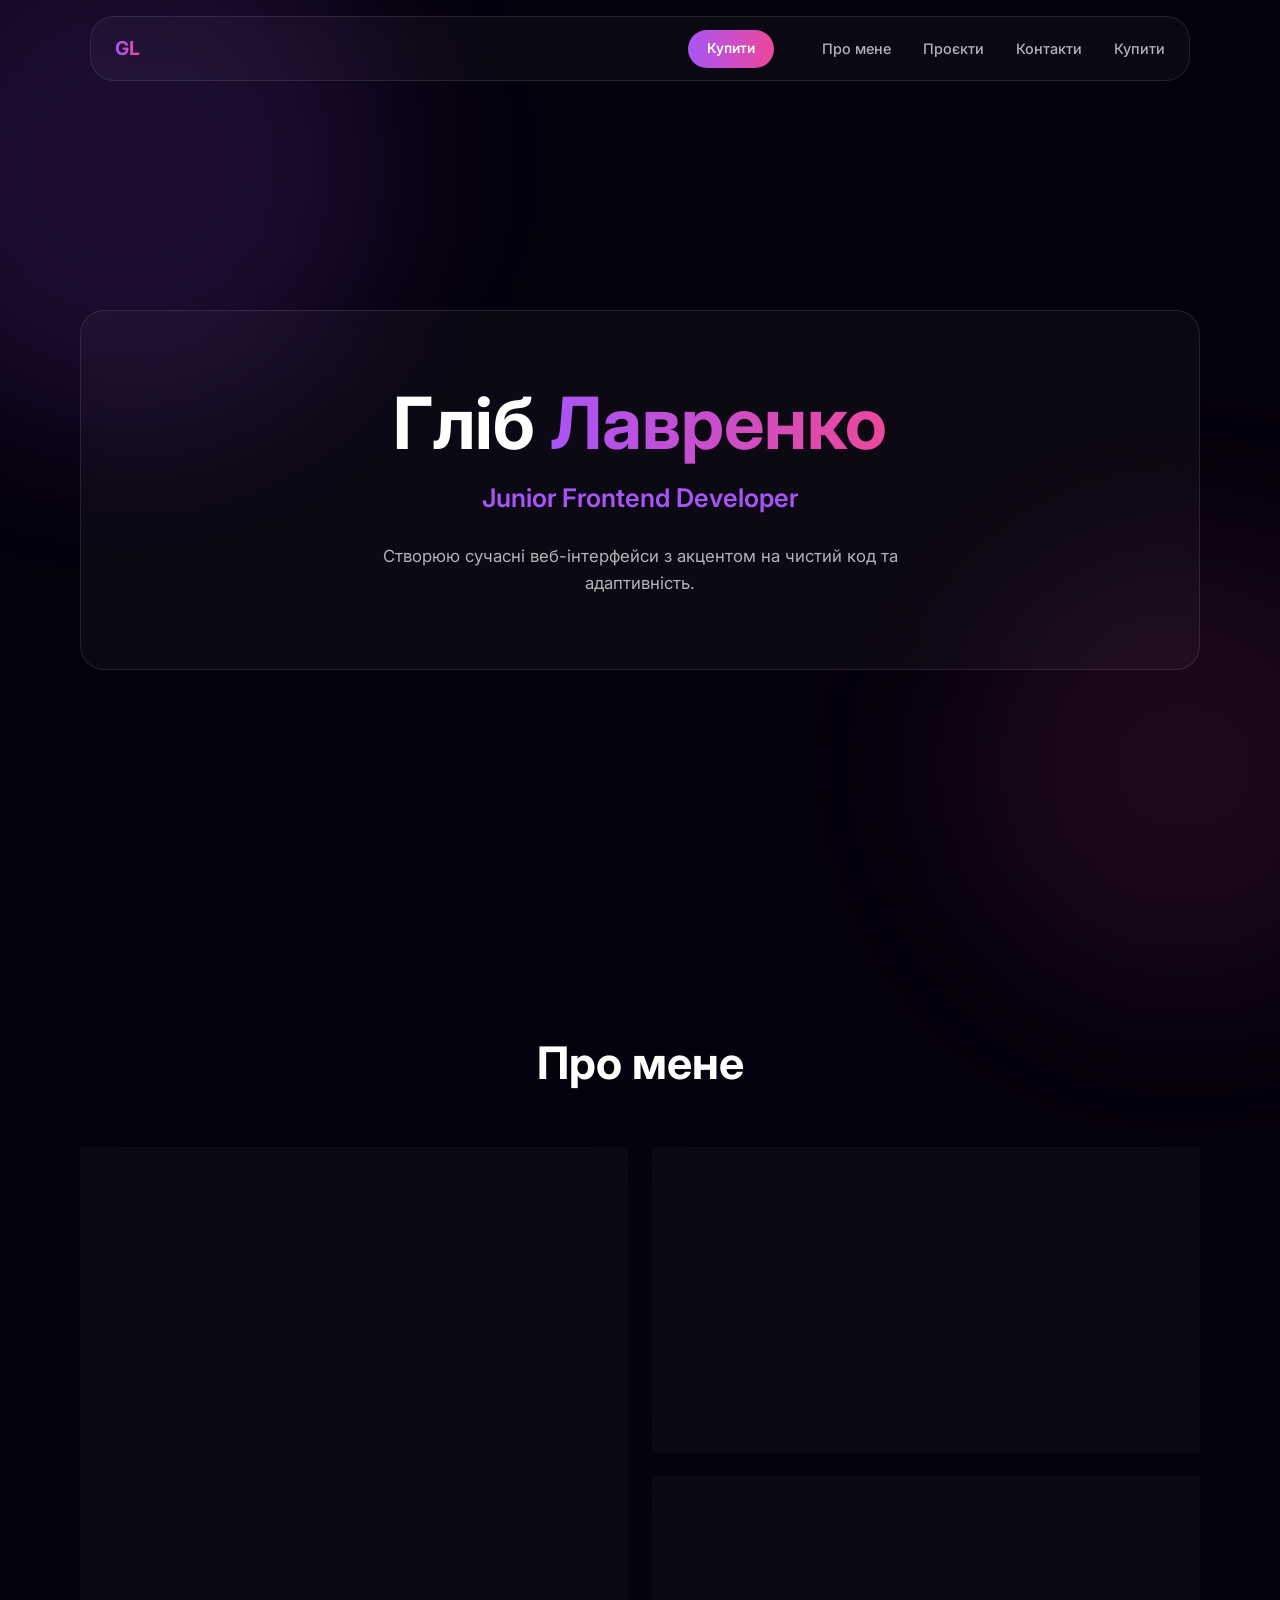
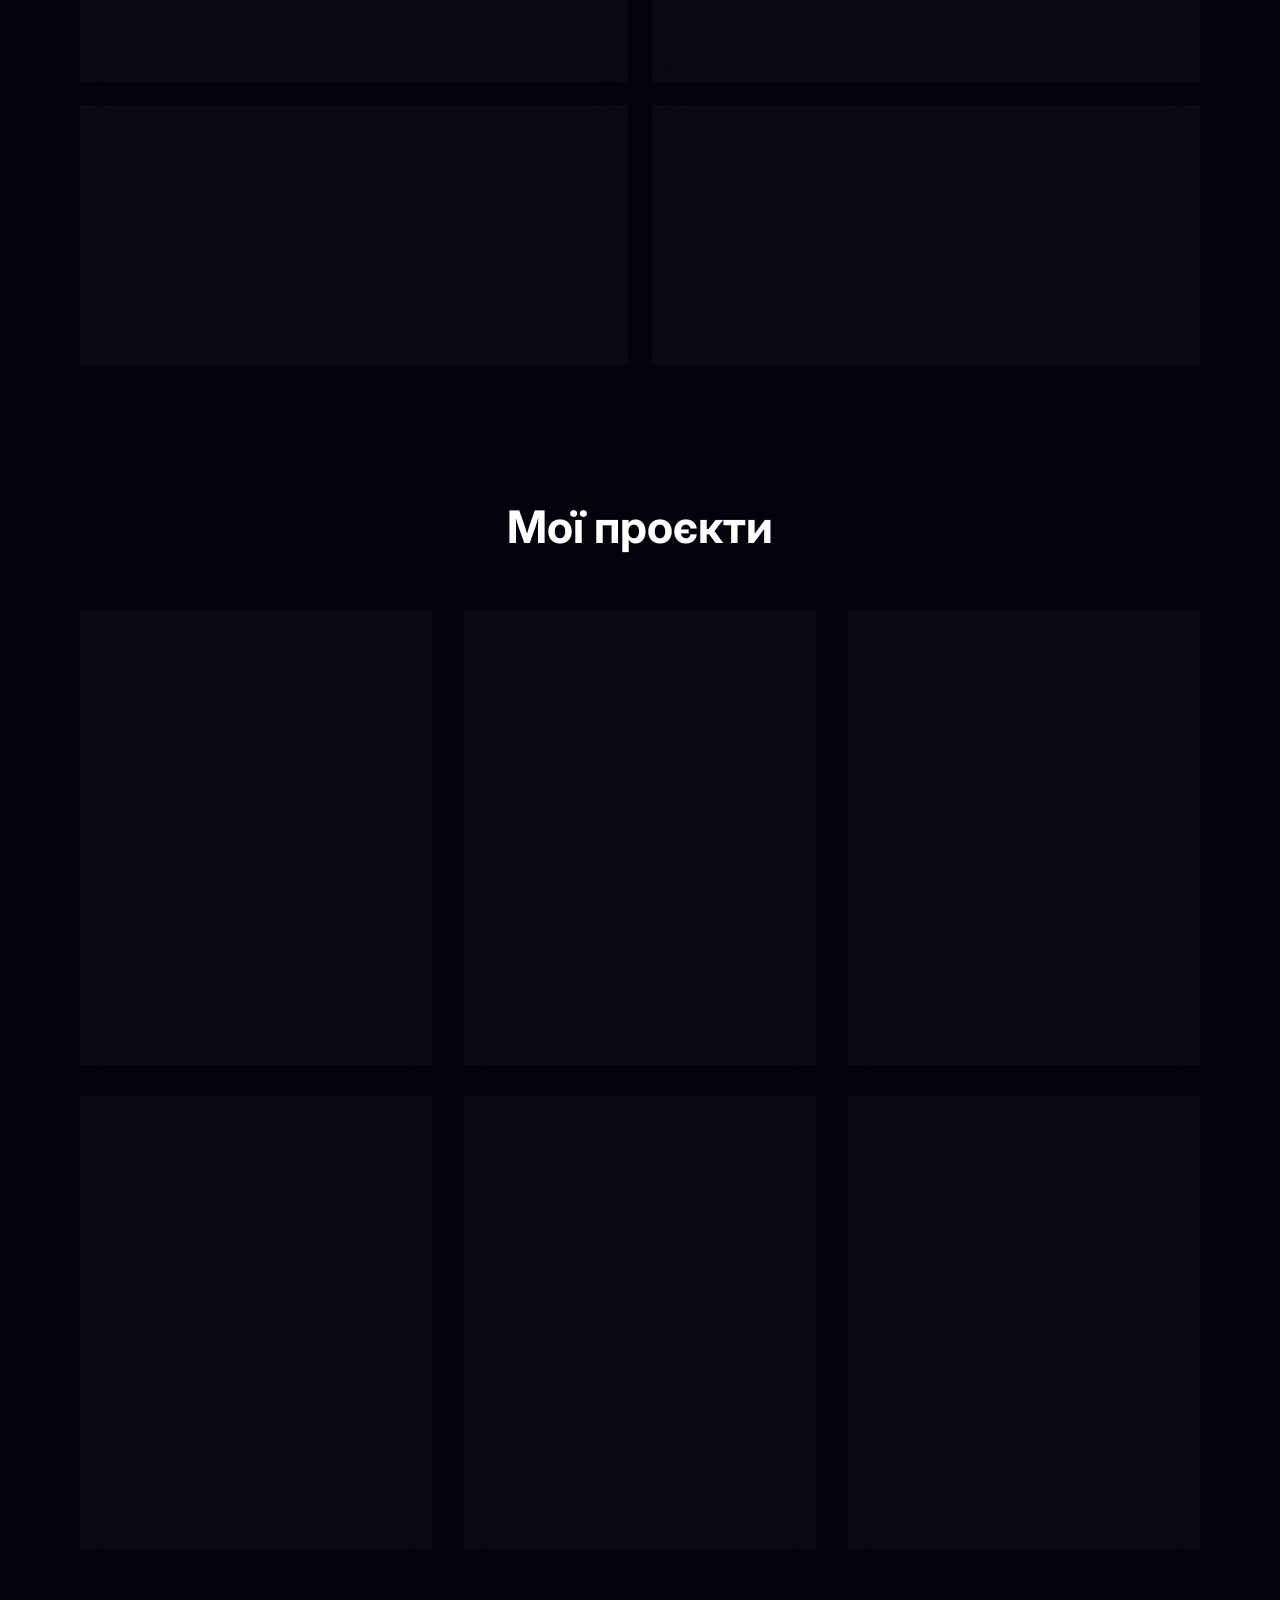
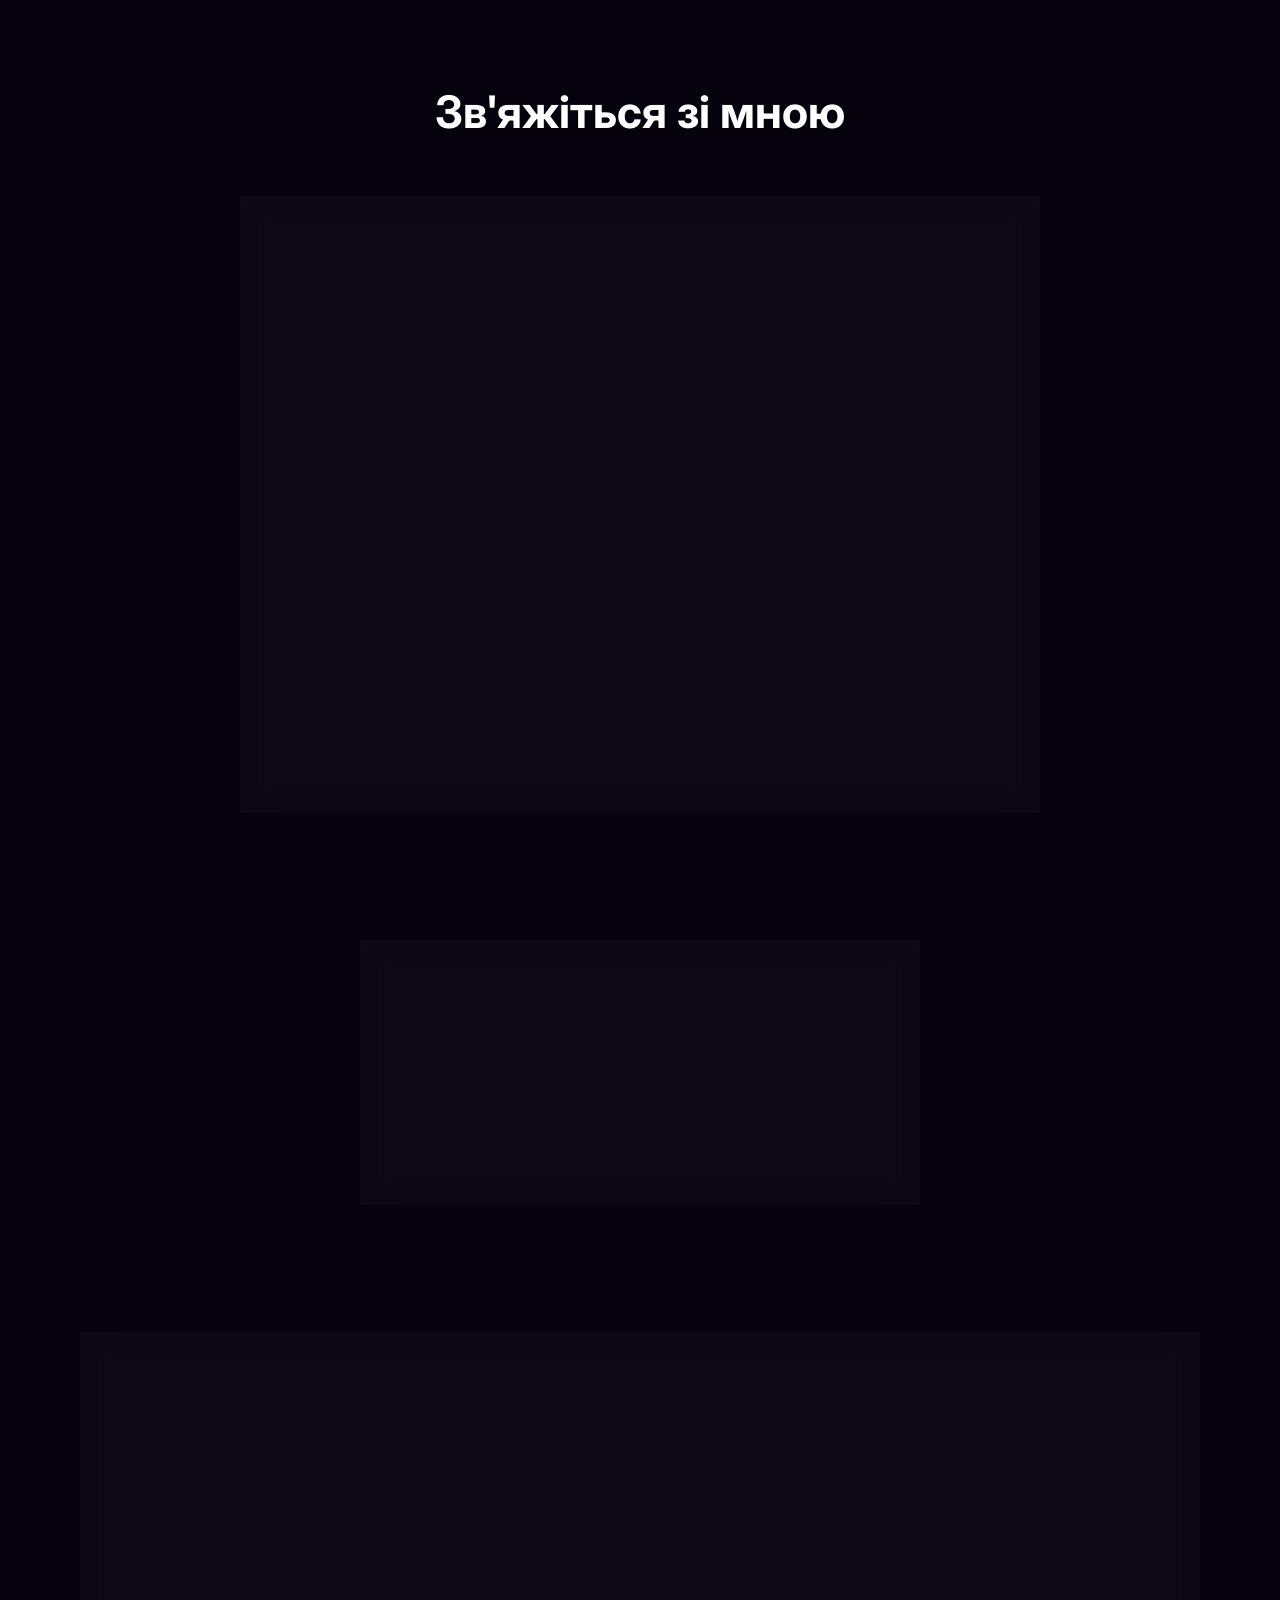
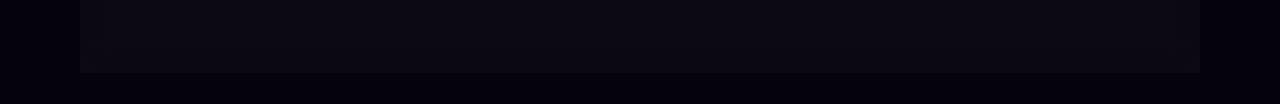
==== commit e6915961: "Refactor index.html structure and content" ====
--- a/index.html
+++ b/index.html
@@ -29,7 +29,7 @@
         <div class="hero-content glass">
             <h1>Гліб <span>Лавренко</span></h1>
             <p class="role">Junior Frontend Developer</p>
-            <p class="bio">Створюю сучасні інтерфейси. Вмію центрувати div без гугла.</p>
+            <p class="bio">Створюю сучасні веб-інтерфейси з акцентом на чистий код та адаптивність.</p>
         </div>
     </header>
 
@@ -150,36 +150,36 @@
             </div>
             <!-- Проєкт 4 -->
             <div class="project-card glass">
+                <div class="p-img"><img src="img/bs-desk.png" alt="Barbershop"></div>
+                <div class="p-content">
+                    <h3>Barbershop</h3>
+                    <p>Сайт для барбершопу створений командою.</p>
+                    <div class="p-buttons">
+                        <a href="project-4.html" class="btn-detail">Детальніше →</a>
+                        <a href="https://vov4ik23.github.io/Barbershop-1.0/index" target="_blank" class="btn-site">Відвідати сайт</a>
+                    </div>
+                </div>
+            </div>
+            <!-- Проєкт 5 -->
+            <div class="project-card glass">
+                <div class="p-img"><img src="img/re-desk.png" alt="Перше резюме"></div>
+                <div class="p-content">
+                    <h3>Перше резюме</h3>
+                    <p>Моє перше резюме, яке я відправляв до IT-компанії Uinno.</p>
+                    <div class="p-buttons">
+                        <a href="project-5.html" class="btn-detail">Детальніше →</a>
+                        <a href="https://godlik48.github.io/Resume-Site/index.html" target="_blank" class="btn-site">Відвідати сайт</a>
+                    </div>
+                </div>
+            </div>
+                <!-- Проєкт 5 -->
+            <div class="project-card glass">
                 <div class="p-img"><span> <strong>404</strong></span></div>
                 <div class="p-content">
                     <h3>Coming soon</h3>
                     <p>Ця сторінка поки що в розробці</p>
                     <div class="p-buttons">
-                        <a href="soon.html" class="btn-detail">Детальніше →</a>
-                        <a href="soon.html" target="_blank" class="btn-site">Відвідати сайт</a>
-                    </div>
-                </div>
-            </div>
-            <!-- Проєкт 5 -->
-            <div class="project-card glass">
-                <div class="p-img"><span> <strong>404</strong></span></div>
-                <div class="p-content">
-                    <h3>Coming soon</h3>
-                    <p>Ця сторінка поки що в розробці</p>
-                    <div class="p-buttons">
-                        <a href="soon.html" class="btn-detail">Детальніше →</a>
-                        <a href="soon.html" target="_blank" class="btn-site">Відвідати сайт</a>
-                    </div>
-                </div>
-            </div>
-                <!-- Проєкт 5 -->
-            <div class="project-card glass">
-                <div class="p-img"><span> <strong>404</strong></span></div>
-                <div class="p-content">
-                    <h3>Coming soon</h3>
-                    <p>Ця сторінка поки що в розробці</p>
-                    <div class="p-buttons">
-                        <a href="soon.html" class="btn-detail">Детальніше →</a>
+                        <a href="404.html" class="btn-detail">Детальніше →</a>
                         <a href="soon.html" target="_blank" class="btn-site">Відвідати сайт</a>
                     </div>
                 </div>
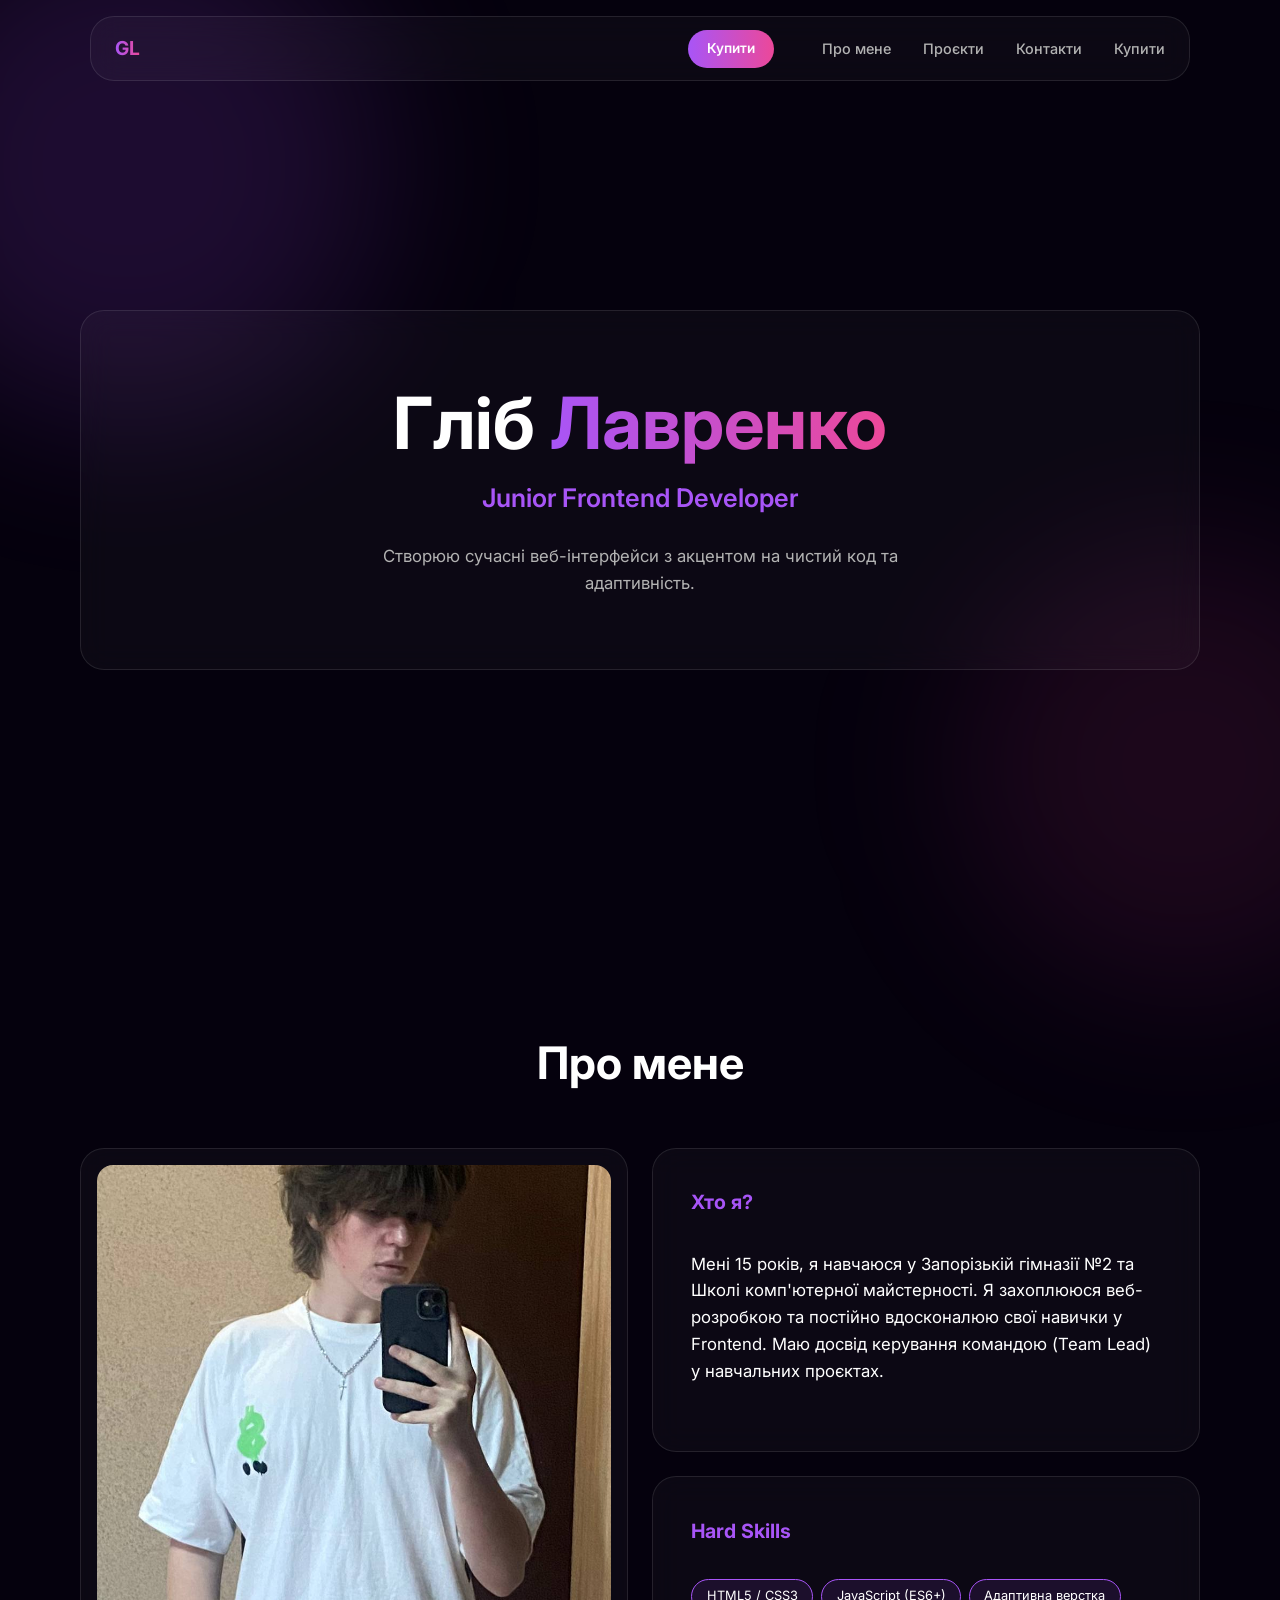
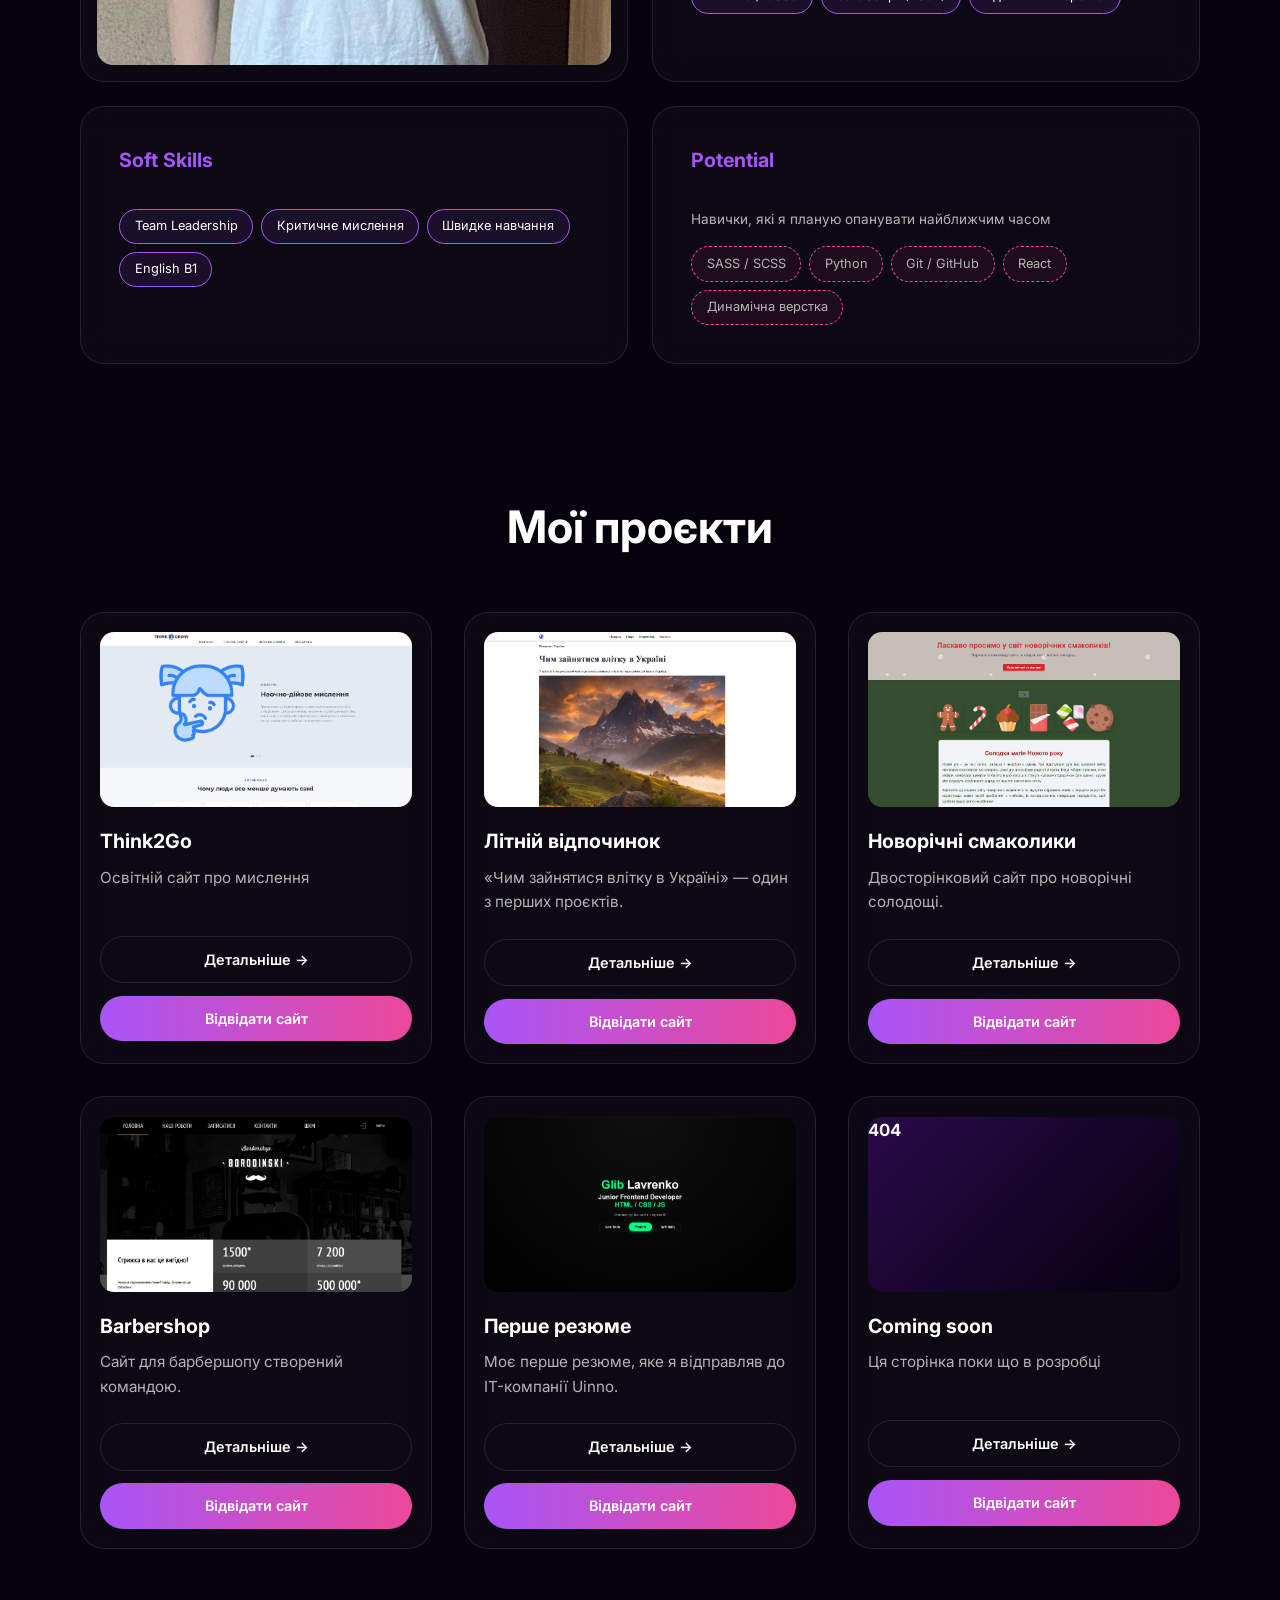
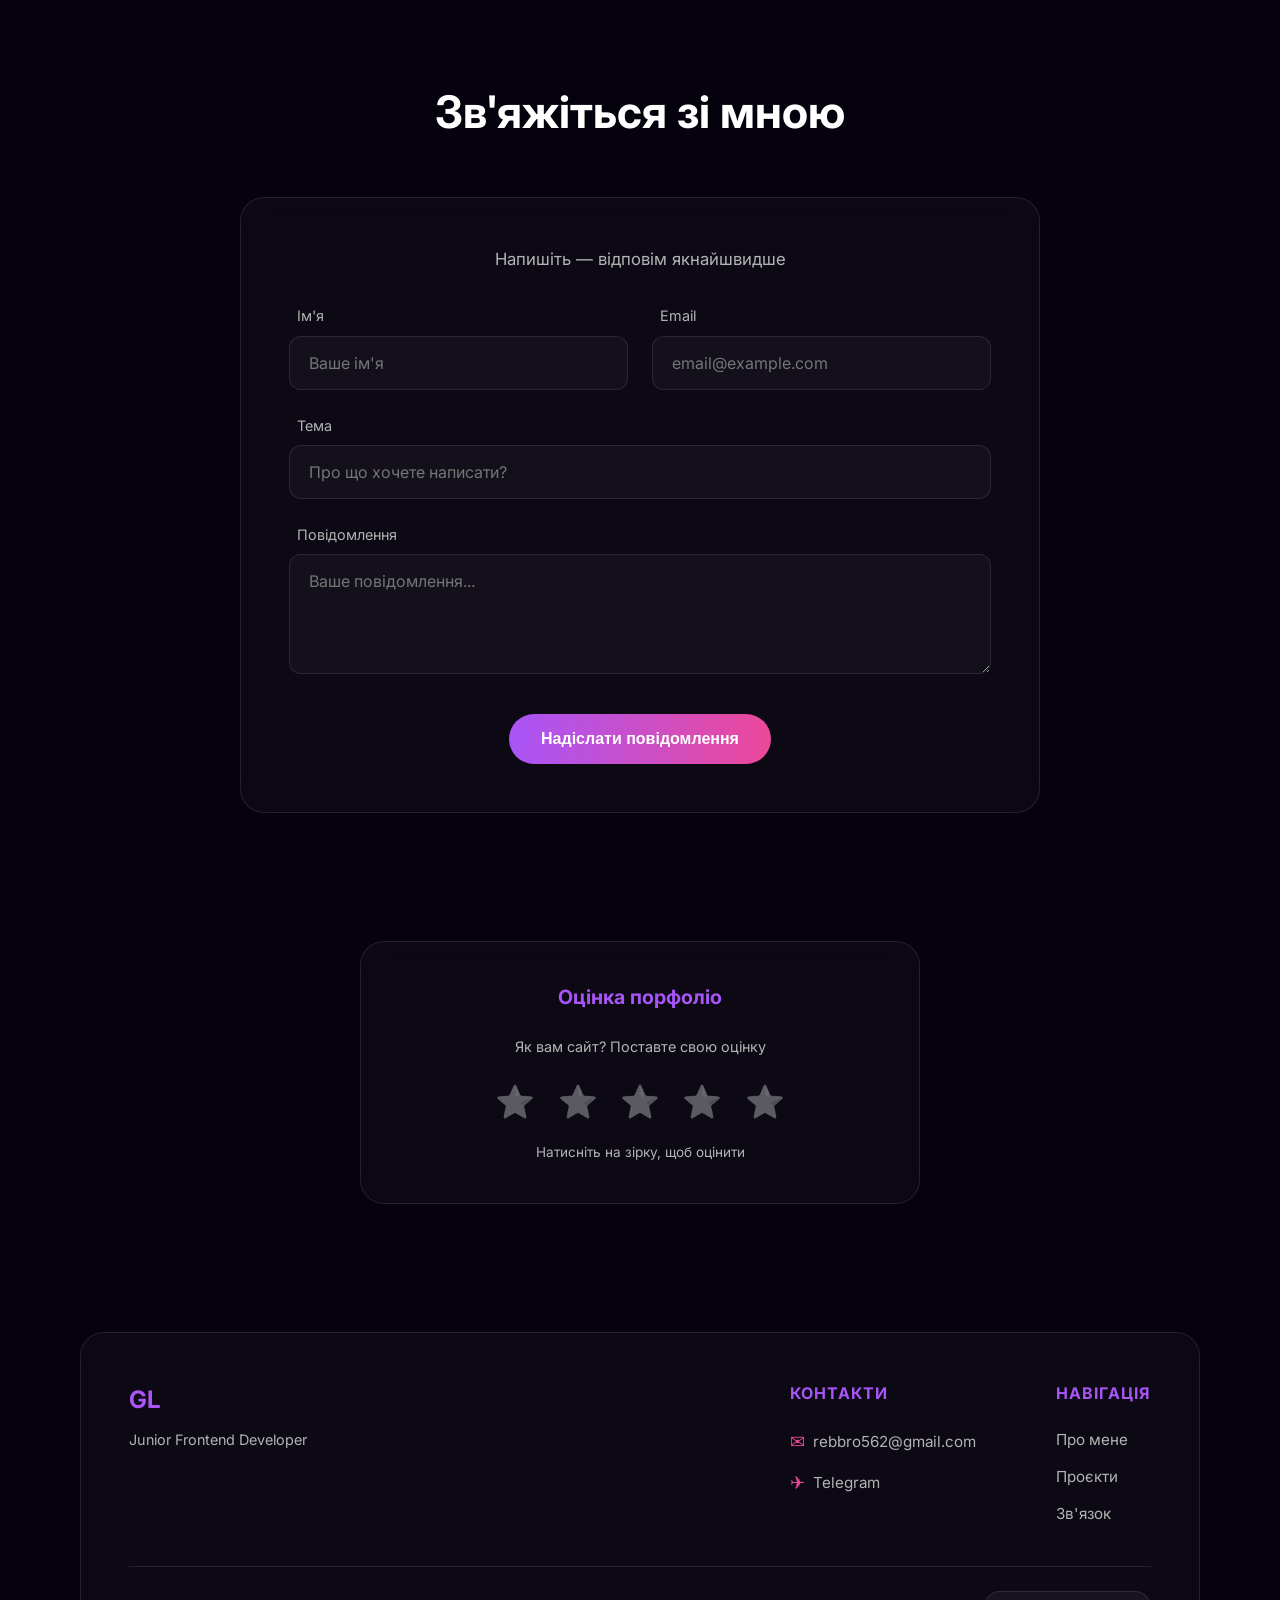
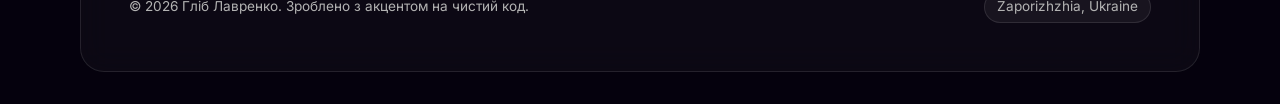
==== commit ac0a24ad: "Fix HTML structure and restore original content" ====
--- a/index.html
+++ b/index.html
@@ -172,7 +172,7 @@
                     </div>
                 </div>
             </div>
-                <!-- Проєкт 5 -->
+                <!-- Проєкт 6 -->
             <div class="project-card glass">
                 <div class="p-img"><span> <strong>404</strong></span></div>
                 <div class="p-content">
